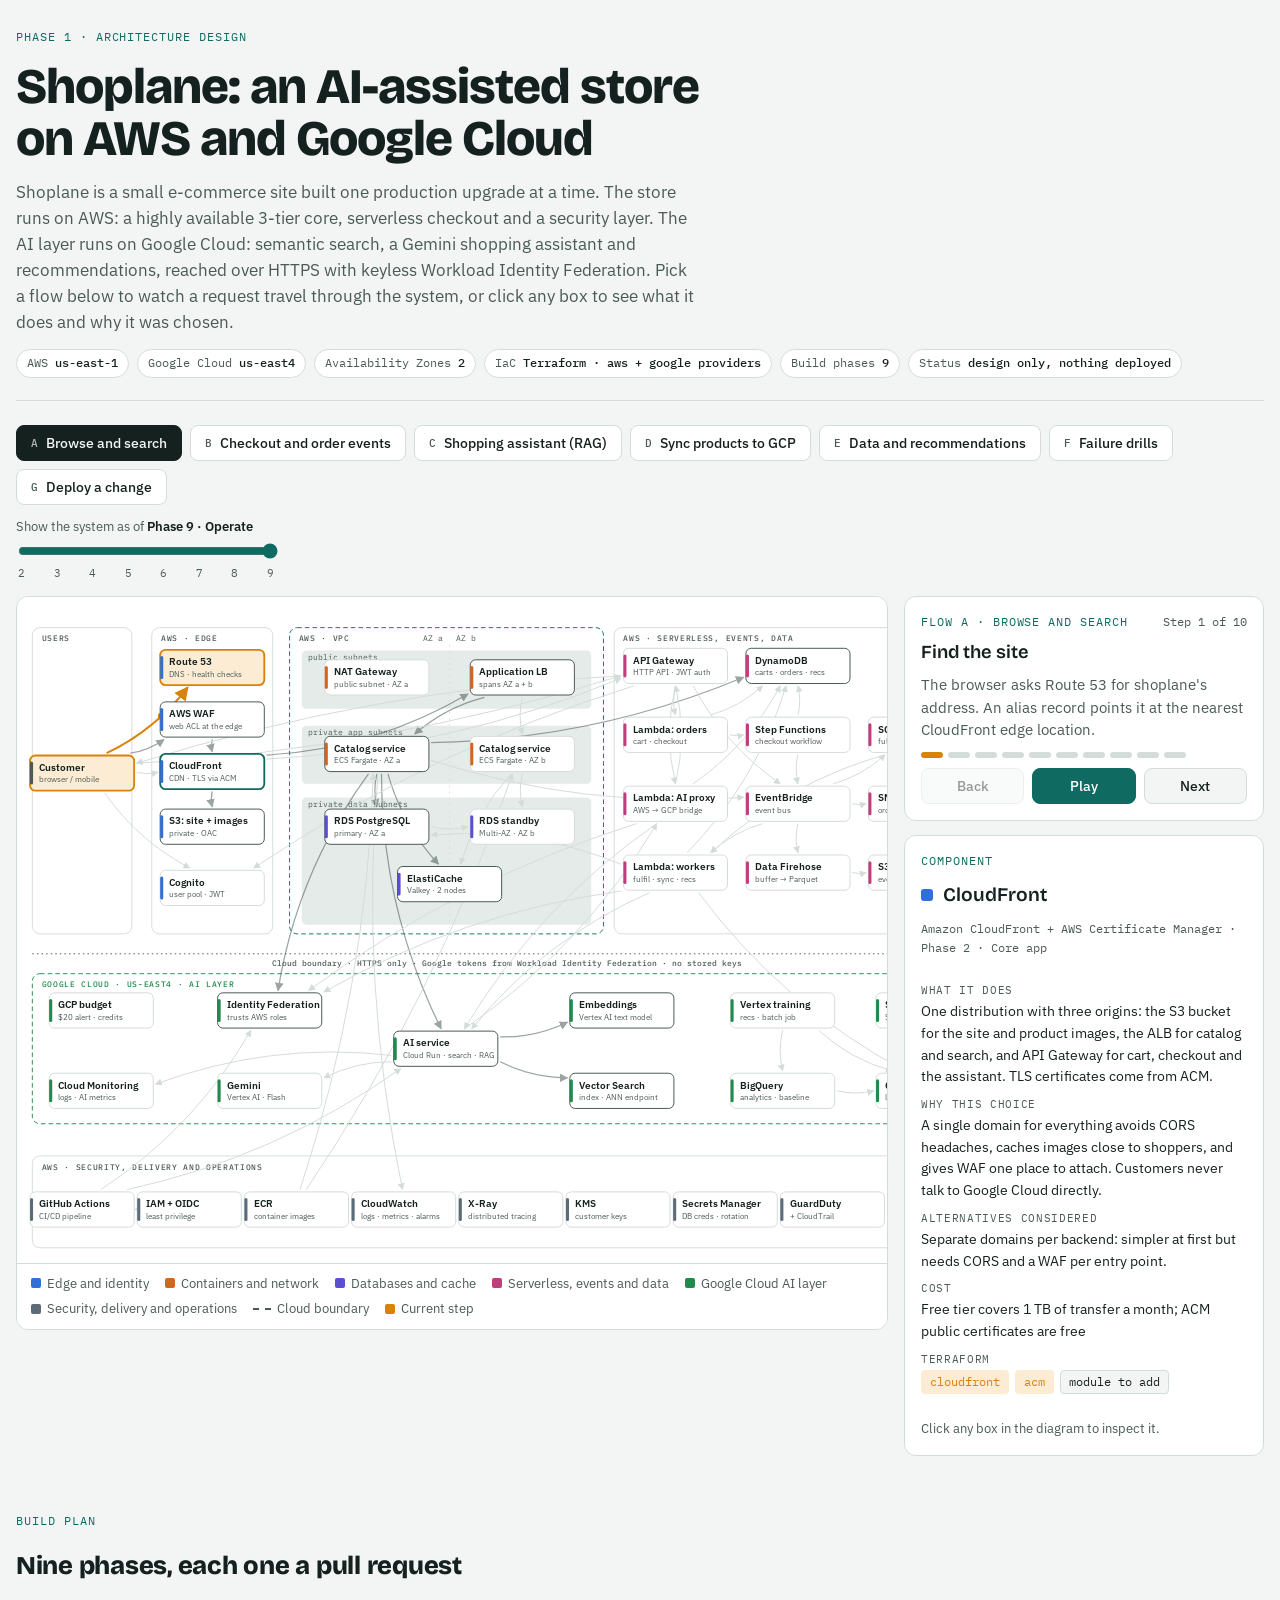
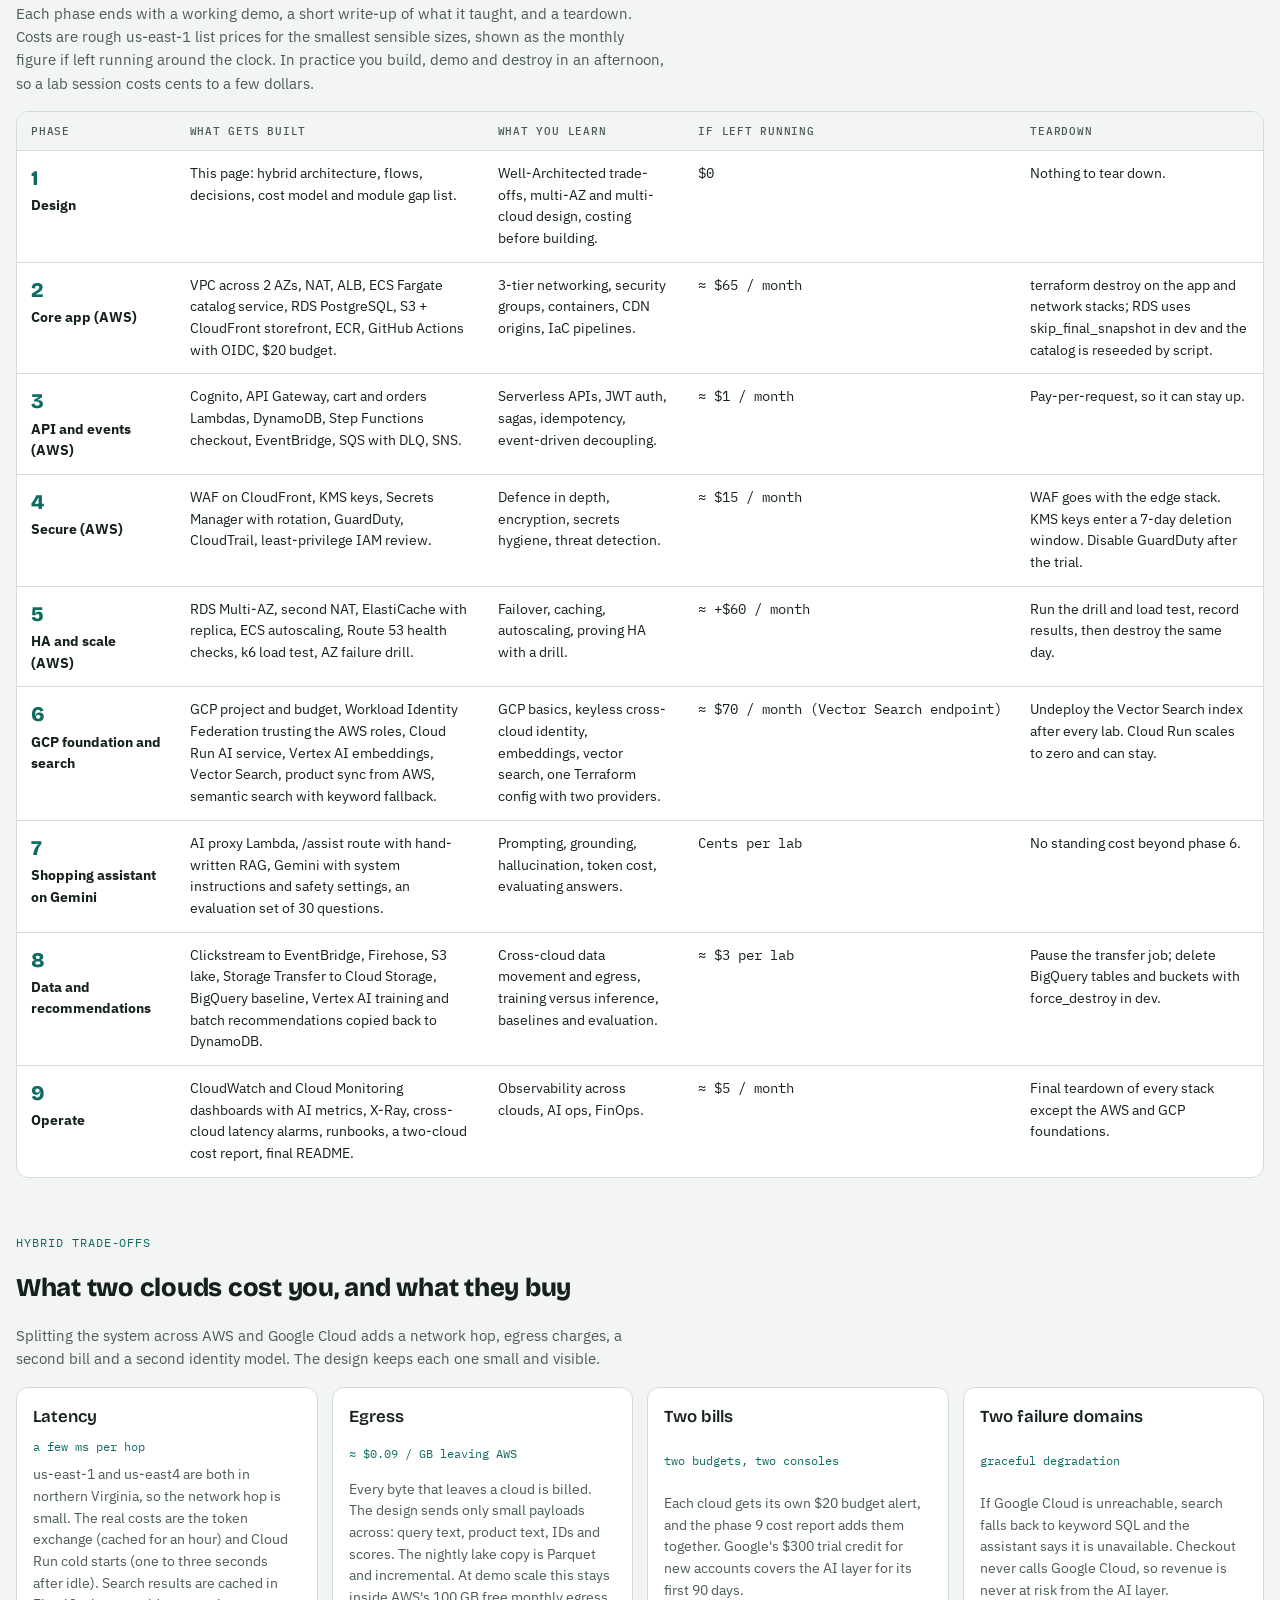
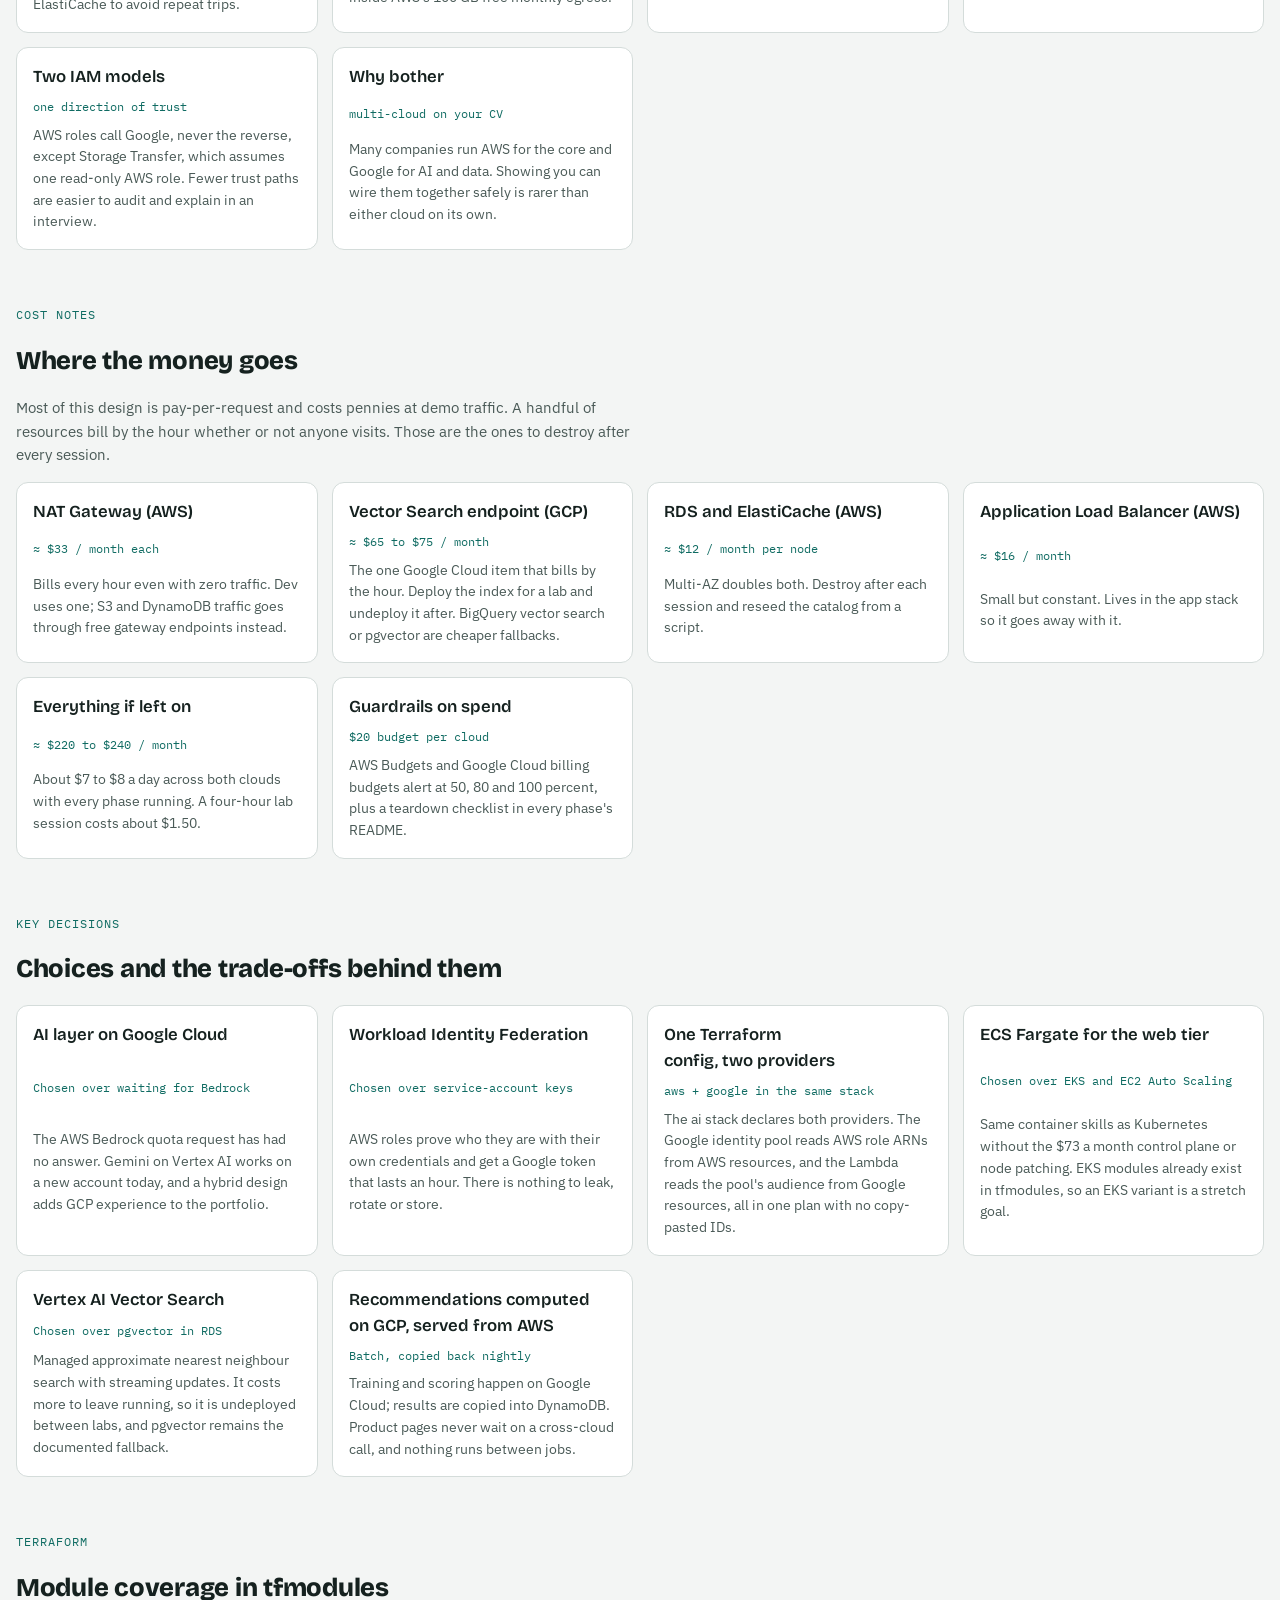
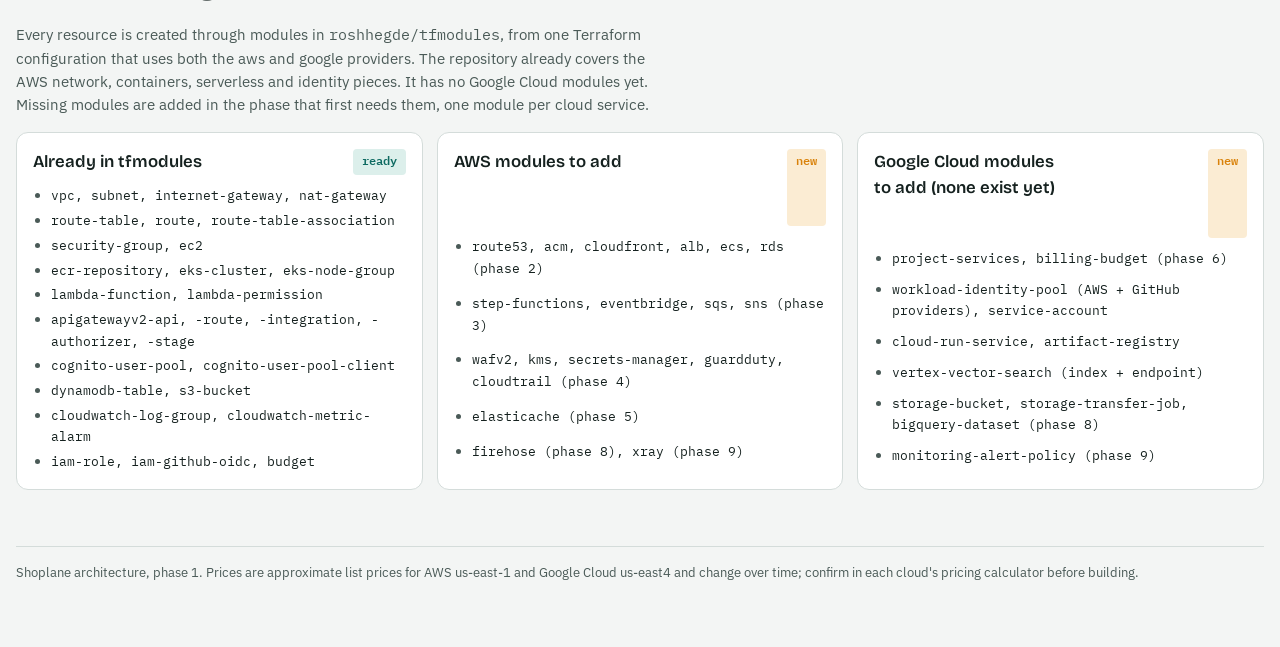
==== docs/index.html @ 39a4cd0c "Add phase 1 design: hybrid AWS + Google Cloud architecture Interactive architecture explorer for Git" ====
<!doctype html>
<html lang="en">
<head>
<meta charset="utf-8">
<meta name="viewport" content="width=device-width, initial-scale=1, viewport-fit=cover">
<style>:root{color-scheme:light;padding-top:env(safe-area-inset-top,0px);padding-bottom:env(safe-area-inset-bottom,0px)}body{margin:0;font:14px system-ui,sans-serif}img{max-width:100%}[hidden]{display:none!important}</style>
<title>Shoplane Architecture</title>
<meta name="claude:viewport-fit-sides" content="cover">
<meta name="description" content="Interactive hybrid architecture for Shoplane: an e-commerce store on AWS with an AI layer on Google Cloud, built phase by phase with Terraform.">
<link rel="preconnect" href="https://fonts.googleapis.com">
<link rel="preconnect" href="https://fonts.gstatic.com" crossorigin>
<link rel="stylesheet" href="https://fonts.googleapis.com/css2?family=Bricolage+Grotesque:opsz,wght@12..96,600;12..96,800&family=IBM+Plex+Sans:wght@400;500;600&family=IBM+Plex+Mono:wght@400;500&display=swap">
<style>
/* Layout: a blueprint bench. Header, then a flow toolbar over a wide diagram with a narration rail beside it; reference sections below. */
:root {
  --paper: #f3f5f4;
  --sheet: #ffffff;
  --ink: #15211f;
  --ink-2: #4a5a57;
  --rule: #d4dcda;
  --grid: #e5ebe9;
  --teal: #0f6b62;
  --teal-soft: #dcefeb;
  --amber: #d9820b;
  --amber-soft: #fbecd3;
  --c-edge: #2f6fd6;
  --c-compute: #d0661f;
  --c-data: #5a4fcf;
  --c-serverless: #c23b7a;
  --c-ai: #1f8a4c;
  --c-ops: #5b6b78;
  --f-display: "Bricolage Grotesque", "Segoe UI", system-ui, sans-serif;
  --f-body: "IBM Plex Sans", "Segoe UI", system-ui, sans-serif;
  --f-mono: "IBM Plex Mono", ui-monospace, "SFMono-Regular", Menlo, monospace;
}
@media (prefers-color-scheme: dark) {
  :root:not([data-theme="light"]) {
    --paper: #0f1514; --sheet: #161e1d; --ink: #e4ecea; --ink-2: #9db0ac; --rule: #2a3735; --grid: #1c2725;
    --teal: #4cc3b4; --teal-soft: #173a36; --amber: #f2a93b; --amber-soft: #3b2c12;
    --c-edge: #6aa1ff; --c-compute: #f08a46; --c-data: #9a90ff; --c-serverless: #f070ad; --c-ai: #4cc77f; --c-ops: #95a6b3;
    color-scheme: dark;
  }
}
:root[data-theme="dark"] {
  --paper: #0f1514; --sheet: #161e1d; --ink: #e4ecea; --ink-2: #9db0ac; --rule: #2a3735; --grid: #1c2725;
  --teal: #4cc3b4; --teal-soft: #173a36; --amber: #f2a93b; --amber-soft: #3b2c12;
  --c-edge: #6aa1ff; --c-compute: #f08a46; --c-data: #9a90ff; --c-serverless: #f070ad; --c-ai: #4cc77f; --c-ops: #95a6b3;
  color-scheme: dark;
}
* { box-sizing: border-box; }
body { background: var(--paper); color: var(--ink); font-family: var(--f-body); font-size: 15px; line-height: 1.55; }
.wrap { max-width: 1440px; margin: 0 auto; padding-left: max(16px, env(safe-area-inset-left, 0px)); padding-right: max(16px, env(safe-area-inset-right, 0px)); padding-block: 28px 64px; }
h1, h2, h3 { font-family: var(--f-display); text-wrap: balance; margin: 0; }
h1 { font-size: clamp(2rem, 4.5vw, 3.1rem); font-weight: 800; letter-spacing: -0.02em; line-height: 1.05; }
h2 { font-size: 1.6rem; font-weight: 800; letter-spacing: -0.01em; }
h3 { font-size: 1.05rem; font-weight: 600; }
p { margin: 0; }
.mono { font-family: var(--f-mono); }
.eyebrow { font-family: var(--f-mono); font-size: 12px; letter-spacing: 0.08em; text-transform: uppercase; color: var(--teal); }

header.top { display: grid; gap: 14px; padding-bottom: 22px; border-bottom: 1px solid var(--rule); }
.lede { max-width: 68ch; color: var(--ink-2); font-size: 1.05rem; }
.chips { display: flex; flex-wrap: wrap; gap: 8px; }
.chip { font-family: var(--f-mono); font-size: 12px; padding: 4px 10px; border: 1px solid var(--rule); border-radius: 999px; background: var(--sheet); color: var(--ink-2); }
.chip b { color: var(--ink); font-weight: 500; }

/* Explorer */
.explorer { margin-top: 24px; display: grid; gap: 14px; }
.toolbar { display: flex; flex-wrap: wrap; gap: 12px 24px; align-items: end; justify-content: space-between; }
.flows { display: flex; flex-wrap: wrap; gap: 8px; }
.flows button { font: 500 14px var(--f-body); padding: 8px 14px; border-radius: 8px; border: 1px solid var(--rule); background: var(--sheet); color: var(--ink); cursor: pointer; display: inline-flex; align-items: center; gap: 8px; }
.flows button .k { font-family: var(--f-mono); font-size: 11px; color: var(--ink-2); }
.flows button[aria-pressed="true"] { background: var(--ink); color: var(--paper); border-color: var(--ink); }
.flows button[aria-pressed="true"] .k { color: var(--paper); opacity: .7; }
.flows button:hover { border-color: var(--teal); }
button:focus-visible, [tabindex]:focus-visible, input:focus-visible { outline: 2px solid var(--amber); outline-offset: 2px; }
.phase-ctl { display: grid; gap: 4px; min-width: 260px; }
.phase-ctl label { font-size: 13px; color: var(--ink-2); }
.phase-ctl label b { color: var(--ink); font-weight: 600; }
.phase-ctl input { width: 100%; accent-color: var(--teal); }
.ticks { display: flex; justify-content: space-between; font-family: var(--f-mono); font-size: 11px; color: var(--ink-2); padding: 0 2px; }

.bench { display: grid; grid-template-columns: minmax(0, 1fr) 360px; gap: 16px; align-items: start; }
.stage { background: var(--sheet); border: 1px solid var(--rule); border-radius: 12px; overflow-x: auto; min-width: 0; }
.stage svg { display: block; width: 100%; min-width: 980px; height: auto; }
.rail { display: grid; gap: 14px; min-width: 0; position: sticky; top: calc(env(safe-area-inset-top, 0px) + 12px); }
.card { background: var(--sheet); border: 1px solid var(--rule); border-radius: 12px; padding: 16px; display: grid; gap: 10px; min-width: 0; }
.step-head { display: flex; justify-content: space-between; align-items: baseline; gap: 8px; }
.step-count { white-space: nowrap; font-family: var(--f-mono); font-size: 12px; color: var(--ink-2); font-variant-numeric: tabular-nums; }
.step-title { font-family: var(--f-display); font-weight: 600; font-size: 1.15rem; line-height: 1.25; }
.step-body { color: var(--ink-2); font-size: 14.5px; }
.controls { display: flex; gap: 8px; }
.controls button { flex: 1; font: 500 14px var(--f-body); padding: 8px 10px; border-radius: 8px; border: 1px solid var(--rule); background: var(--paper); color: var(--ink); cursor: pointer; }
.controls button.primary { background: var(--teal); color: var(--sheet); border-color: var(--teal); }
.controls button:disabled { opacity: .45; cursor: default; }
.dots { display: flex; flex-wrap: wrap; gap: 5px; }
.dots button { width: 22px; height: 6px; border-radius: 3px; border: 0; padding: 0; background: var(--rule); cursor: pointer; }
.dots button.on { background: var(--amber); }
.dots button.done { background: var(--teal); }

.comp-title { display: flex; align-items: center; gap: 10px; }
.swatch { width: 12px; height: 12px; border-radius: 3px; flex: none; }
.comp-title h3 { font-size: 1.2rem; }
.comp-svc { font-family: var(--f-mono); font-size: 12px; color: var(--ink-2); }
.kv { display: grid; gap: 8px; }
.kv div { display: grid; gap: 2px; }
.kv dt { font-family: var(--f-mono); font-size: 11px; letter-spacing: .06em; text-transform: uppercase; color: var(--ink-2); }
.kv dd { margin: 0; font-size: 14px; }
.tags { display: flex; flex-wrap: wrap; gap: 6px; }
.tag { font-family: var(--f-mono); font-size: 11.5px; padding: 2px 8px; border-radius: 4px; background: var(--paper); border: 1px solid var(--rule); }
.tag.have { background: var(--teal-soft); border-color: transparent; color: var(--teal); }
.tag.gap { background: var(--amber-soft); border-color: transparent; color: var(--amber); }
.hint { font-size: 13px; color: var(--ink-2); }

/* SVG */
.zone rect { fill: none; stroke: var(--rule); stroke-width: 1.2; }
.zone.vpc rect { stroke: var(--teal); stroke-dasharray: 6 4; }
.zone text { font: 500 11px var(--f-mono); letter-spacing: .08em; fill: var(--ink-2); text-transform: uppercase; }
.az line { stroke: var(--rule); stroke-dasharray: 3 5; }
.zone.gcp rect { stroke: var(--c-ai); stroke-dasharray: 6 4; }
.zone.gcp text { fill: var(--c-ai); }
.boundary line { stroke: var(--ink-2); stroke-width: 1.2; stroke-dasharray: 2 4; }
.boundary text { font: 500 11px var(--f-mono); fill: var(--ink-2); }
.az text, .subnet text { font: 400 10.5px var(--f-mono); fill: var(--ink-2); }
.subnet rect { fill: var(--grid); stroke: none; }
.edge { fill: none; stroke: var(--rule); stroke-width: 1.3; transition: stroke .2s, opacity .2s; }
.edge.inflow { stroke: var(--ink-2); stroke-width: 1.6; opacity: .55; }
.edge.active { stroke: var(--amber); stroke-width: 2.6; opacity: 1; }
.edge.dim { opacity: .12; }
.node { cursor: pointer; transition: opacity .2s; }
.node rect.box { fill: var(--sheet); stroke: var(--rule); stroke-width: 1.3; }
.node.later rect.box { stroke-dasharray: 5 4; }
.node .lbl { font: 600 12.5px var(--f-body); fill: var(--ink); }
.node .sub { font: 400 10.5px var(--f-body); fill: var(--ink-2); }
.node.inflow rect.box { stroke: var(--ink-2); }
.node.active rect.box { stroke: var(--amber); stroke-width: 2.4; fill: var(--amber-soft); }
.node.selected rect.box { stroke: var(--teal); stroke-width: 2.4; }
.node.dim { opacity: .2; }
.node:hover rect.box { stroke: var(--teal); }
.pulse { fill: var(--amber); }
.legend { display: flex; flex-wrap: wrap; gap: 6px 16px; font-size: 12.5px; color: var(--ink-2); padding: 10px 14px; border-top: 1px solid var(--rule); }
.legend span { display: inline-flex; align-items: center; gap: 6px; }
.legend i { width: 10px; height: 10px; border-radius: 2px; display: inline-block; }
.legend .dash { width: 18px; height: 0; border-top: 2px dashed var(--ink-2); border-radius: 0; }

/* Reference sections */
section.ref { margin-top: 56px; display: grid; gap: 16px; }
section.ref > p { max-width: 72ch; color: var(--ink-2); }
.table-wrap { overflow-x: auto; border: 1px solid var(--rule); border-radius: 12px; background: var(--sheet); }
table { border-collapse: collapse; width: 100%; min-width: 860px; font-size: 14px; }
th, td { text-align: left; vertical-align: top; padding: 12px 14px; border-bottom: 1px solid var(--rule); }
th { font: 500 11px var(--f-mono); letter-spacing: .07em; text-transform: uppercase; color: var(--ink-2); background: var(--paper); }
tr:last-child td { border-bottom: 0; }
td.num { font-family: var(--f-mono); font-variant-numeric: tabular-nums; white-space: nowrap; }
td .ph { font-family: var(--f-display); font-weight: 800; font-size: 1.3rem; color: var(--teal); }
td.wait { color: var(--amber); }
.grid2 { display: grid; grid-template-columns: repeat(auto-fit, minmax(300px, 1fr)); gap: 14px; }
.decision { background: var(--sheet); border: 1px solid var(--rule); border-radius: 12px; padding: 16px; display: grid; gap: 8px; }
.decision .pick { font-family: var(--f-mono); font-size: 12px; color: var(--teal); }
.decision p { font-size: 14px; color: var(--ink-2); }
.modlist { display: grid; grid-template-columns: repeat(auto-fit, minmax(300px, 1fr)); gap: 14px; }
.modlist .card h3 { display: flex; justify-content: space-between; gap: 8px; }
.modlist ul { margin: 0; padding-left: 18px; font-size: 14px; color: var(--ink-2); display: grid; gap: 3px; }
.modlist code { font-family: var(--f-mono); font-size: 12.5px; color: var(--ink); }
footer { margin-top: 56px; padding-top: 16px; border-top: 1px solid var(--rule); font-size: 13px; color: var(--ink-2); }

@media (max-width: 1100px) {
  .bench { grid-template-columns: 1fr; }
  .rail { position: static; grid-template-columns: repeat(auto-fit, minmax(300px, 1fr)); }
}
@media (prefers-reduced-motion: reduce) { * { transition: none !important; } }
</style>
</head>
<body>

<div class="wrap">
  <header class="top">
    <span class="eyebrow">Phase 1 · Architecture design</span>
    <h1>Shoplane: an AI-assisted store on AWS and Google Cloud</h1>
    <p class="lede">Shoplane is a small e-commerce site built one production upgrade at a time. The store runs on AWS: a highly available 3-tier core, serverless checkout and a security layer. The AI layer runs on Google Cloud: semantic search, a Gemini shopping assistant and recommendations, reached over HTTPS with keyless Workload Identity Federation. Pick a flow below to watch a request travel through the system, or click any box to see what it does and why it was chosen.</p>
    <div class="chips">
      <span class="chip">AWS <b>us-east-1</b></span><span class="chip">Google Cloud <b>us-east4</b></span>
      <span class="chip">Availability Zones <b>2</b></span>
      <span class="chip">IaC <b>Terraform · aws + google providers</b></span>
      <span class="chip">Build phases <b>9</b></span>
      <span class="chip">Status <b>design only, nothing deployed</b></span>
    </div>
  </header>

  <div class="explorer">
    <div class="toolbar">
      <div class="flows" id="flows" role="group" aria-label="Request flows"></div>
      <div class="phase-ctl">
        <label for="phase">Show the system as of <b id="phaseName">Phase 9 · Operate</b></label>
        <input type="range" id="phase" min="2" max="9" step="1" value="9">
        <div class="ticks"><span>2</span><span>3</span><span>4</span><span>5</span><span>6</span><span>7</span><span>8</span><span>9</span></div>
      </div>
    </div>

    <div class="bench">
      <div class="stage">
        <svg id="diagram" viewBox="0 0 1280 870" role="img" aria-label="Shoplane architecture diagram"></svg>
        <div class="legend" id="legend"></div>
      </div>
      <aside class="rail">
        <div class="card" aria-live="polite">
          <div class="step-head"><span class="eyebrow" id="flowName">Flow</span><span class="step-count" id="stepCount"></span></div>
          <div class="step-title" id="stepTitle"></div>
          <p class="step-body" id="stepBody"></p>
          <div class="dots" id="dots"></div>
          <div class="controls">
            <button type="button" id="prev">Back</button>
            <button type="button" id="play" class="primary">Play</button>
            <button type="button" id="next">Next</button>
          </div>
        </div>
        <div class="card" id="comp"></div>
      </aside>
    </div>
  </div>

  <section class="ref" id="roadmap">
    <span class="eyebrow">Build plan</span>
    <h2>Nine phases, each one a pull request</h2>
    <p>Each phase ends with a working demo, a short write-up of what it taught, and a teardown. Costs are rough us-east-1 list prices for the smallest sensible sizes, shown as the monthly figure if left running around the clock. In practice you build, demo and destroy in an afternoon, so a lab session costs cents to a few dollars.</p>
    <div class="table-wrap"><table id="phaseTable">
      <thead><tr><th>Phase</th><th>What gets built</th><th>What you learn</th><th>If left running</th><th>Teardown</th></tr></thead>
      <tbody></tbody>
    </table></div>
  </section>

  <section class="ref" id="tradeoffs">
    <span class="eyebrow">Hybrid trade-offs</span>
    <h2>What two clouds cost you, and what they buy</h2>
    <p>Splitting the system across AWS and Google Cloud adds a network hop, egress charges, a second bill and a second identity model. The design keeps each one small and visible.</p>
    <div class="grid2" id="tradeCards"></div>
  </section>

  <section class="ref" id="costs">
    <span class="eyebrow">Cost notes</span>
    <h2>Where the money goes</h2>
    <p>Most of this design is pay-per-request and costs pennies at demo traffic. A handful of resources bill by the hour whether or not anyone visits. Those are the ones to destroy after every session.</p>
    <div class="grid2" id="costCards"></div>
  </section>

  <section class="ref" id="decisions">
    <span class="eyebrow">Key decisions</span>
    <h2>Choices and the trade-offs behind them</h2>
    <div class="grid2" id="decisionCards"></div>
  </section>

  <section class="ref" id="modules">
    <span class="eyebrow">Terraform</span>
    <h2>Module coverage in tfmodules</h2>
    <p>Every resource is created through modules in <span class="mono">roshhegde/tfmodules</span>, from one Terraform configuration that uses both the aws and google providers. The repository already covers the AWS network, containers, serverless and identity pieces. It has no Google Cloud modules yet. Missing modules are added in the phase that first needs them, one module per cloud service.</p>
    <div class="modlist" id="modCards"></div>
  </section>

  <footer>Shoplane architecture, phase 1. Prices are approximate list prices for AWS us-east-1 and Google Cloud us-east4 and change over time; confirm in each cloud's pricing calculator before building.</footer>
</div>

<script>
const CAT = {
  edge: { name: "Edge and identity", v: "--c-edge" },
  compute: { name: "Containers and network", v: "--c-compute" },
  data: { name: "Databases and cache", v: "--c-data" },
  serverless: { name: "Serverless, events and data", v: "--c-serverless" },
  gcp: { name: "Google Cloud AI layer", v: "--c-ai" },
  ops: { name: "Security, delivery and operations", v: "--c-ops" },
  client: { name: "People", v: "--ink-2" }
};
const PHASES = {
  2: "Core app", 3: "API and events", 4: "Secure", 5: "HA and scale",
  6: "GCP foundation and search", 7: "Shopping assistant on Gemini", 8: "Data and recommendations", 9: "Operate"
};

const N = [
  { id: "user", x: 85, y: 230, cat: "client", phase: 2, label: "Customer", sub: "browser / mobile",
    svc: "Not a cloud service",
    what: "A shopper browsing the catalog, searching, chatting with the assistant and checking out.",
    why: "Every flow starts here. Thinking from the customer's side keeps the design honest about latency and failure: they only see the page load or not.",
    mod: null, cost: "None" },

  { id: "r53", x: 255, y: 92, cat: "edge", phase: 2, label: "Route 53", sub: "DNS · health checks",
    svc: "Amazon Route 53",
    what: "Hosts the shoplane domain and answers DNS queries with an alias record that points to CloudFront. In phase 5 it gains health checks for failover.",
    why: "Alias records to CloudFront are free to query and resolve at the apex domain, which a plain CNAME can't do.",
    alt: "Registrar DNS: fewer moving parts, but no health checks or alias records.",
    mod: { s: "gap", n: "route53" }, cost: "$0.50 per hosted zone per month, $0.50 per health check" },

  { id: "waf", x: 255, y: 160, cat: "edge", phase: 4, label: "AWS WAF", sub: "web ACL at the edge",
    svc: "AWS WAF v2",
    what: "Inspects every request at the edge: AWS managed rules for common exploits and SQL injection, a per-IP rate limit, and a stricter limit and body-size cap on the AI assistant endpoint.",
    why: "Attached to CloudFront it blocks bad traffic before it reaches the ALB, API Gateway or a paid Gemini call. The AI endpoint gets its own rules because each request costs real money.",
    alt: "Shield Advanced for DDoS cost protection; too expensive ($3,000 a month) for a portfolio project. Shield Standard is on by default and free.",
    mod: { s: "gap", n: "wafv2" }, cost: "About $5 per web ACL plus $1 per rule per month, and $0.60 per million requests" },

  { id: "cf", x: 255, y: 228, cat: "edge", phase: 2, label: "CloudFront", sub: "CDN · TLS via ACM",
    svc: "Amazon CloudFront + AWS Certificate Manager",
    what: "One distribution with three origins: the S3 bucket for the site and product images, the ALB for catalog and search, and API Gateway for cart, checkout and the assistant. TLS certificates come from ACM.",
    why: "A single domain for everything avoids CORS headaches, caches images close to shoppers, and gives WAF one place to attach. Customers never talk to Google Cloud directly.",
    alt: "Separate domains per backend: simpler at first but needs CORS and a WAF per entry point.",
    mod: { s: "gap", n: "cloudfront, acm" }, cost: "Free tier covers 1 TB of transfer a month; ACM public certificates are free" },

  { id: "s3web", x: 255, y: 300, cat: "edge", phase: 2, label: "S3: site + images", sub: "private · OAC",
    svc: "Amazon S3",
    what: "Holds the built single-page storefront and product images. The bucket stays private and only CloudFront can read it, through Origin Access Control.",
    why: "Static files don't need servers. Serving them from S3 behind CloudFront is cheap and scales without any work.",
    mod: { s: "have", n: "s3-bucket" }, cost: "Cents per month at this size" },

  { id: "cognito", x: 255, y: 380, cat: "edge", phase: 3, label: "Cognito", sub: "user pool · JWT",
    svc: "Amazon Cognito",
    what: "Customer sign-up and sign-in. Issues JWTs that API Gateway checks before cart, checkout or assistant calls reach Lambda.",
    why: "Managed auth with no password storage to secure yourself, and the JWT authorizer on API Gateway needs no custom code. Same pattern as the job tracker project.",
    mod: { s: "have", n: "cognito-user-pool, cognito-user-pool-client" }, cost: "Free up to 10,000 monthly active users on the Lite tier" },

  { id: "nat", x: 470, y: 105, cat: "compute", phase: 2, label: "NAT Gateway", sub: "public subnet · AZ a",
    svc: "Amazon VPC NAT Gateway",
    what: "Lets tasks in private subnets reach the internet for outbound calls, including the HTTPS calls to Google Cloud, without being reachable from it. Gateway endpoints carry S3 and DynamoDB traffic for free instead.",
    why: "Private subnets with no inbound route are the baseline for a 3-tier design. One NAT in dev saves about $33 a month; phase 5 adds a second so losing AZ a doesn't cut off AZ b.",
    alt: "Interface VPC endpoints for ECR, Secrets Manager and CloudWatch: about $7 per endpoint per AZ, so a NAT is cheaper until you need several.",
    mod: { s: "have", n: "vpc, subnet, nat-gateway, route-table, route" }, cost: "About $33 a month plus $0.045 per GB. The single most expensive idle item on AWS." },

  { id: "alb", x: 660, y: 105, cat: "compute", phase: 2, label: "Application LB", sub: "spans AZ a + b",
    svc: "Elastic Load Balancing (ALB)",
    what: "Receives catalog and search traffic from CloudFront and spreads it across healthy Fargate tasks in both AZs. Health checks pull failing tasks out of rotation.",
    why: "The ALB is what makes the web tier highly available: it lives in two AZs and only sends traffic to tasks that pass health checks. A security group lets in only CloudFront's managed prefix list.",
    alt: "API Gateway in front of everything: works, but ALB to containers is the classic 3-tier pattern recruiters expect to see.",
    mod: { s: "gap", n: "alb" }, cost: "About $16 a month plus load balancer capacity units" },

  { id: "ecsA", x: 470, y: 205, cat: "compute", phase: 2, label: "Catalog service", sub: "ECS Fargate · AZ a",
    svc: "Amazon ECS on AWS Fargate (image in ECR)",
    what: "A small containerised API (Python FastAPI) for product listing, product pages and search. For a search it asks the AI service on Google Cloud for matching product IDs, then loads those products from Postgres.",
    why: "Containers on Fargate mean no servers to patch and per-second billing. Two tasks in two AZs is the minimum for HA. If Google Cloud is slow or down, search falls back to a plain SQL keyword search, so the store keeps working.",
    alt: "EC2 Auto Scaling group: the textbook SAA answer, more to manage. EKS: in demand, but the control plane alone adds about $73 a month.",
    mod: { s: "gap", n: "ecs (cluster, service, task definition)" }, cost: "About $7 a month per 0.25 vCPU / 0.5 GB ARM task" },

  { id: "ecsB", x: 660, y: 205, cat: "compute", phase: 2, label: "Catalog service", sub: "ECS Fargate · AZ b",
    svc: "Amazon ECS on AWS Fargate",
    what: "The second copy of the catalog service, in the other Availability Zone. ECS keeps the desired count running and replaces tasks that fail.",
    why: "If AZ a has a bad day, this task keeps serving while ECS starts a replacement. Phase 5 adds target-tracking autoscaling on CPU and request count.",
    mod: { s: "gap", n: "ecs" }, cost: "About $7 a month per task" },

  { id: "rdsP", x: 470, y: 300, cat: "data", phase: 2, label: "RDS PostgreSQL", sub: "primary · AZ a",
    svc: "Amazon RDS for PostgreSQL",
    what: "Source of truth for products, prices, inventory and FAQ articles. Every product change is also published as an event so the AI layer on Google Cloud can re-embed it.",
    why: "Relational data with real constraints. The vectors now live in Vertex AI Vector Search, so Postgres stays a plain transactional database and also serves the keyword-search fallback.",
    alt: "Aurora Serverless v2: faster failover, higher minimum cost. pgvector in this database: cheaper than Vector Search, kept as the fallback option if GCP costs run high.",
    mod: { s: "gap", n: "rds (instance, subnet group, parameter group)" }, cost: "About $12 a month for db.t4g.micro single-AZ, plus about $2.30 for 20 GB" },

  { id: "rdsS", x: 660, y: 300, cat: "data", phase: 5, label: "RDS standby", sub: "Multi-AZ · AZ b",
    svc: "Amazon RDS Multi-AZ",
    what: "A synchronous standby copy of the database in AZ b. If the primary fails, RDS flips the DNS name to the standby, usually within one to two minutes.",
    why: "This is the data-tier half of high availability. It is not a read replica: it serves no traffic until a failover.",
    alt: "Read replicas for scaling reads; a later option once the cache isn't enough.",
    mod: { s: "gap", n: "rds (multi_az = true)" }, cost: "Doubles the instance cost, about +$12 a month" },

  { id: "cache", x: 565, y: 375, cat: "data", phase: 5, label: "ElastiCache", sub: "Valkey · 2 nodes",
    svc: "Amazon ElastiCache (Valkey)",
    what: "Caches product pages, category listings and recent search results, so most reads never touch Postgres or cross to Google Cloud.",
    why: "Product data is read far more than it is written. Caching search results also cuts cross-cloud calls, which saves latency and egress.",
    alt: "CloudFront caching of API responses: helps for anonymous pages, less so for personalised ones.",
    mod: { s: "gap", n: "elasticache" }, cost: "About $12 a month per cache.t4g.micro node" },

  { id: "apigw", x: 860, y: 90, cat: "serverless", phase: 3, label: "API Gateway", sub: "HTTP API · JWT auth",
    svc: "Amazon API Gateway (HTTP API)",
    what: "Front door for cart, checkout, the assistant and clickstream events. Validates Cognito JWTs, throttles, and routes each path to a Lambda function or straight to EventBridge.",
    why: "Spiky, transactional endpoints fit pay-per-request serverless. The job tracker already uses these modules, so this phase reuses proven code.",
    mod: { s: "have", n: "apigatewayv2-api, -route, -integration, -authorizer, -stage" }, cost: "$1 per million requests" },

  { id: "lOrders", x: 860, y: 180, cat: "serverless", phase: 3, label: "Lambda: orders", sub: "cart · checkout",
    svc: "AWS Lambda",
    what: "Adds and removes cart items, then starts the checkout workflow when the customer places an order.",
    why: "Short, stateless handlers that only run when someone shops. Idempotency keys stop a double-click from creating two orders.",
    mod: { s: "have", n: "lambda-function, lambda-permission" }, cost: "Free tier covers 1 million requests a month" },

  { id: "lAssist", x: 860, y: 270, cat: "serverless", phase: 7, label: "Lambda: AI proxy", sub: "AWS → GCP bridge",
    svc: "AWS Lambda",
    what: "Receives assistant requests after API Gateway has checked the customer's JWT, adds the recent chat history from DynamoDB, then calls the AI service on Cloud Run with a short-lived Google token.",
    why: "Customer auth, rate limits and chat history stay on AWS where the customer account lives. Google Cloud only ever sees a signed call from one AWS role, never a customer token.",
    learn: "How one cloud calls another without secrets: AWS credentials are exchanged for a Google token through Workload Identity Federation.",
    mod: { s: "have", n: "lambda-function" }, cost: "Pennies; the Gemini call is the real cost" },

  { id: "lWorkers", x: 860, y: 360, cat: "serverless", phase: 3, label: "Lambda: workers", sub: "fulfil · sync · recs",
    svc: "AWS Lambda",
    what: "Background jobs: process fulfilment messages from SQS, push changed products to Google Cloud for re-embedding (phase 6), and load the nightly recommendations from Cloud Storage into DynamoDB (phase 8).",
    why: "Work the customer shouldn't wait for happens asynchronously, with retries and a dead-letter queue. All cross-cloud calls start from AWS, so identity only has to be trusted in one direction.",
    mod: { s: "have", n: "lambda-function" }, cost: "Pennies" },

  { id: "ddb", x: 1020, y: 90, cat: "serverless", phase: 3, label: "DynamoDB", sub: "carts · orders · recs",
    svc: "Amazon DynamoDB",
    what: "On-demand tables: carts and chat sessions (with TTL so abandoned ones expire), orders keyed by customer, and the recommendations copied back from Google Cloud each night.",
    why: "Key-value access at any scale and it costs nothing when idle. Serving recommendations from here means product pages never wait on a cross-cloud call.",
    mod: { s: "have", n: "dynamodb-table" }, cost: "Cents at demo traffic" },

  { id: "sfn", x: 1020, y: 180, cat: "serverless", phase: 3, label: "Step Functions", sub: "checkout workflow",
    svc: "AWS Step Functions",
    what: "Orchestrates checkout: validate the cart, reserve stock, take a mock payment, confirm the order, and roll back the reservation if payment fails.",
    why: "A saga with compensating steps is easier to reason about as a visible state machine than as nested Lambda calls, and every execution is auditable.",
    mod: { s: "gap", n: "step-functions" }, cost: "4,000 state transitions a month free" },

  { id: "eb", x: 1020, y: 270, cat: "serverless", phase: 3, label: "EventBridge", sub: "event bus",
    svc: "Amazon EventBridge",
    what: "Carries OrderPlaced, ProductUpdated and clickstream events. Rules fan each event out to the queue, the notification topic, the product-sync worker and the data lake.",
    why: "Producers don't need to know who listens. Adding the Google Cloud sync in phase 6 is a new rule, not a code change.",
    mod: { s: "gap", n: "eventbridge" }, cost: "$1 per million events" },

  { id: "sqs", x: 1180, y: 180, cat: "serverless", phase: 3, label: "SQS", sub: "fulfilment + DLQ",
    svc: "Amazon SQS",
    what: "Buffers fulfilment work. Messages that fail three times land in a dead-letter queue with an alarm on it.",
    why: "Decouples order placement from fulfilment so a slow downstream never blocks checkout.",
    mod: { s: "gap", n: "sqs" }, cost: "First million requests a month free" },

  { id: "sns", x: 1180, y: 270, cat: "serverless", phase: 3, label: "SNS", sub: "order emails",
    svc: "Amazon SNS",
    what: "Sends the order confirmation email to the customer and an alert to the store owner.",
    why: "Simple fan-out notifications with no servers. Can be swapped for SES later for branded email.",
    mod: { s: "gap", n: "sns" }, cost: "Pennies" },

  { id: "firehose", x: 1020, y: 360, cat: "serverless", phase: 8, label: "Data Firehose", sub: "buffer → Parquet",
    svc: "Amazon Data Firehose",
    what: "Buffers clickstream and order events from EventBridge, converts them to Parquet and writes date-partitioned files to the S3 data lake.",
    why: "Managed streaming ingestion with no consumers to write or scale. Parquet keeps the files small, which matters because they are copied to Google Cloud.",
    mod: { s: "gap", n: "firehose" }, cost: "About $0.03 per GB ingested" },

  { id: "s3lake", x: 1180, y: 360, cat: "serverless", phase: 8, label: "S3 data lake", sub: "events · Parquet",
    svc: "Amazon S3",
    what: "The raw history of clicks and orders, kept on AWS as the system of record. Google Cloud reads a daily copy for training.",
    why: "Keeping the raw data on AWS means the AI layer can be rebuilt or swapped without losing history.",
    mod: { s: "have", n: "s3-bucket" }, cost: "About $0.023 per GB-month" },

  /* ---------- Google Cloud ---------- */
  { id: "wif", x: 330, y: 540, cat: "gcp", phase: 6, label: "Identity Federation", sub: "trusts AWS roles",
    svc: "Google Cloud IAM Workload Identity Federation",
    what: "A workload identity pool with an AWS provider for your account. It accepts a signed AWS GetCallerIdentity request from the Lambda or ECS role and returns a short-lived Google token for one service account (run.invoker and aiplatform.user only). A second provider trusts GitHub Actions for deploys.",
    why: "No Google service-account key is ever created, stored or rotated. An attribute condition only admits the exact AWS role ARNs you list, so nothing else in the AWS account can call Google Cloud.",
    alt: "A service-account JSON key in Secrets Manager: works, but it is a long-lived secret that can leak. Google recommends against it.",
    learn: "Cross-cloud identity: token exchange, audiences, attribute conditions and service-account impersonation.",
    mod: { s: "gap", n: "gcp: workload-identity-pool, service-account" }, cost: "Free" },

  { id: "run", x: 560, y: 590, cat: "gcp", phase: 6, label: "AI service", sub: "Cloud Run · search · RAG",
    svc: "Google Cloud Run (us-east4)",
    what: "One small Python container with three routes: /search turns a query into product IDs, /assist runs the RAG loop with Gemini, and /index embeds changed products. It only accepts calls carrying a valid Google token from the federated service account.",
    why: "Scales to zero, so it costs nothing between demos, and runs in us-east4 (northern Virginia), a few milliseconds from us-east-1. Hand-written RAG in about a hundred lines shows every step.",
    alt: "Vertex AI Agent Builder: less code, but hides the steps you want to learn. Cloud Functions: fine, but Cloud Run teaches containers on GCP.",
    learn: "Embeddings, top-k retrieval, context windows, prompt templates, grounding and citations.",
    mod: { s: "gap", n: "gcp: cloud-run-service" }, cost: "Free tier covers 2 million requests a month; scales to zero" },

  { id: "embed", x: 790, y: 540, cat: "gcp", phase: 6, label: "Embeddings", sub: "Vertex AI text model",
    svc: "Vertex AI Text Embeddings",
    what: "Turns product text, FAQ chunks and search queries into vectors. The same model must embed both the catalog and the queries, or the comparison means nothing.",
    why: "A managed embedding API with no endpoint to run: you pay per character embedded. Re-embedding the whole demo catalog costs cents.",
    learn: "What an embedding is, vector dimensions, cosine similarity, why query and document models must match.",
    mod: { s: "gap", n: "gcp: project-services (API enablement)" }, cost: "Fractions of a cent per thousand characters" },

  { id: "vsearch", x: 790, y: 645, cat: "gcp", phase: 6, label: "Vector Search", sub: "index · ANN endpoint",
    svc: "Vertex AI Vector Search",
    what: "Stores one vector per product and FAQ chunk with filter tags (category, in stock, price band), and returns the nearest neighbours in milliseconds. Streaming updates let a changed product appear in search within seconds.",
    why: "Approximate nearest neighbour search at Google scale, and a skill that transfers to any vector database. Only IDs and scores come back to AWS, so egress stays tiny.",
    alt: "BigQuery VECTOR_SEARCH: pay per query, no endpoint, slower. pgvector on RDS: cheapest, but you'd learn less GCP.",
    learn: "Approximate nearest neighbour indexes, recall versus speed, metadata filtering.",
    mod: { s: "gap", n: "gcp: vertex-vector-search (index, endpoint)" }, cost: "The deployed endpoint bills by the hour, roughly $65 to $75 a month on the smallest machine. Undeploy it after every lab." },

  { id: "gemini", x: 330, y: 645, cat: "gcp", phase: 7, label: "Gemini", sub: "Vertex AI · Flash",
    svc: "Gemini (Flash model) on Vertex AI",
    what: "Writes the assistant's answer from the retrieved products and FAQ chunks. A system instruction limits it to Shoplane topics and tells it to say \"I don't know\" when the context has no answer; safety settings block harmful content.",
    why: "Available on a new Google Cloud account without a quota request, and the Flash tier is cheap enough for demos. Replaces the Bedrock plan, which was stuck waiting on AWS.",
    alt: "Model Armor in front of Gemini to screen prompt injection: a good phase 9 addition.",
    learn: "Tokens and pricing, temperature, system instructions, grounding, hallucination, evaluating answers.",
    mod: { s: "gap", n: "gcp: project-services, IAM binding" }, cost: "Per token; a demo session costs cents" },

  { id: "gmon", x: 110, y: 645, cat: "gcp", phase: 9, label: "Cloud Monitoring", sub: "logs · AI metrics",
    svc: "Google Cloud Logging + Monitoring",
    what: "Request logs, latency, Gemini tokens in and out, cost per answer and retrieval hit rate for the AI service, with alerts.",
    why: "AI features need their own metrics because their cost scales with usage. Phase 9 links these with the CloudWatch dashboards so one request can be followed across both clouds.",
    learn: "AI ops: latency, token spend and answer quality over time.",
    mod: { s: "gap", n: "gcp: monitoring-alert-policy" }, cost: "Free allotment covers this scale" },

  { id: "gbudget", x: 110, y: 540, cat: "gcp", phase: 6, label: "GCP budget", sub: "$20 alert · credits",
    svc: "Google Cloud Billing budgets",
    what: "Emails you at 50, 80 and 100 percent of a $20 monthly budget on the Google Cloud side.",
    why: "Two clouds means two bills. Each needs its own guardrail. New accounts also get $300 of trial credit for 90 days, which covers the whole AI layer while you learn.",
    mod: { s: "gap", n: "gcp: billing-budget" }, cost: "Free" },

  { id: "sts", x: 1190, y: 540, cat: "gcp", phase: 8, label: "Storage Transfer", sub: "S3 → GCS · keyless",
    svc: "Google Storage Transfer Service",
    what: "Copies new Parquet files from the S3 data lake to Cloud Storage every night. It signs in to AWS by assuming an IAM role that trusts Google's service agent, so there are no AWS access keys either.",
    why: "A managed, scheduled copy with retries. Keyless in this direction too, which completes the \"no stored keys\" story.",
    learn: "Moving data between clouds, and what it costs: AWS bills egress per GB that leaves.",
    mod: { s: "gap", n: "gcp: storage-transfer-job" }, cost: "Free on the Google side; AWS egress about $0.09 per GB after the first 100 GB a month" },

  { id: "gcs", x: 1190, y: 645, cat: "gcp", phase: 6, label: "Cloud Storage", sub: "lake copy · recs",
    svc: "Google Cloud Storage",
    what: "Holds the daily copy of the lake, the FAQ text used by the assistant, model artifacts, and the nightly recommendations file that AWS picks up.",
    why: "The landing zone every GCP data service reads natively.",
    mod: { s: "gap", n: "gcp: storage-bucket" }, cost: "About $0.02 per GB-month" },

  { id: "bq", x: 1000, y: 645, cat: "gcp", phase: 8, label: "BigQuery", sub: "analytics · baseline",
    svc: "Google BigQuery",
    what: "Loads the clickstream and orders from Cloud Storage. SQL answers funnel questions, top searches with no results, and the \"bought together\" counts that serve as the baseline the ML model must beat.",
    why: "Serverless SQL with a generous free tier, and the most widely used GCP data service, so it is good exposure.",
    learn: "Baselines and evaluation: a model has to beat a simple rule to earn its place.",
    mod: { s: "gap", n: "gcp: bigquery-dataset" }, cost: "First 1 TB of queries and 10 GB of storage a month are free" },

  { id: "vtrain", x: 1000, y: 540, cat: "gcp", phase: 8, label: "Vertex training", sub: "recs · batch job",
    svc: "Vertex AI custom training",
    what: "A weekly custom training job reads purchase history from BigQuery, learns item-to-item similarity, is scored against the SQL baseline, and writes each product's top 10 recommendations to Cloud Storage.",
    why: "Batch inference means no always-on endpoint. AWS copies the results into DynamoDB, so product pages never wait on Google Cloud.",
    alt: "BigQuery ML matrix factorization: SQL only, but needs a reserved-capacity edition. Vertex AI Search for commerce: managed but costly.",
    learn: "Training versus inference, features and labels, offline metrics such as hit rate, batch versus real-time serving.",
    mod: { s: "gap", n: "gcp: vertex-custom-job (via pipeline)" }, cost: "A small CPU machine runs for minutes: cents per run" },

  /* ---------- AWS ops ---------- */
  { id: "github", x: 85, y: 800, cat: "ops", phase: 2, label: "GitHub Actions", sub: "CI/CD pipeline",
    svc: "GitHub Actions",
    what: "Runs tests, terraform plan on pull requests, and terraform apply plus container builds and deploys on merge, for both clouds from one workflow.",
    why: "Every phase ships as a reviewed PR with a green pipeline, which is exactly what a hiring manager wants to see in a repo.",
    mod: null, cost: "Free for public repositories" },

  { id: "iam", x: 225, y: 800, cat: "ops", phase: 2, label: "IAM + OIDC", sub: "least privilege",
    svc: "AWS IAM",
    what: "GitHub signs in through OIDC to a deploy role with short-lived credentials. Each Lambda and ECS task has its own role; only the AI proxy, catalog and worker roles are trusted by Google's identity pool.",
    why: "No long-lived access keys anywhere, and a compromised function can only touch its own resources.",
    mod: { s: "have", n: "iam-role, iam-github-oidc" }, cost: "Free" },

  { id: "ecr", x: 365, y: 800, cat: "ops", phase: 2, label: "ECR", sub: "container images",
    svc: "Amazon ECR",
    what: "Stores the catalog service image, scanned on push. Lifecycle rules keep only recent images. The Cloud Run image lives in Google's Artifact Registry.",
    why: "Private registry next to ECS with IAM-based pulls.",
    mod: { s: "have", n: "ecr-repository" }, cost: "$0.10 per GB-month" },

  { id: "cw", x: 505, y: 800, cat: "ops", phase: 2, label: "CloudWatch", sub: "logs · metrics · alarms",
    svc: "Amazon CloudWatch",
    what: "Logs from every AWS service, alarms on errors and latency, and a dashboard that tracks cross-cloud call latency and failures.",
    why: "You can't run what you can't see, and a hybrid system adds a network hop that needs its own alarm.",
    mod: { s: "have", n: "cloudwatch-log-group, cloudwatch-metric-alarm" }, cost: "Mostly free tier; $3 per custom dashboard" },

  { id: "xray", x: 645, y: 800, cat: "ops", phase: 9, label: "X-Ray", sub: "distributed tracing",
    svc: "AWS X-Ray",
    what: "Traces one request across CloudFront, API Gateway, Lambda and Step Functions, including the time spent waiting on Google Cloud.",
    why: "When the assistant feels slow, a trace shows whether it's AWS, the network hop or the model.",
    mod: { s: "gap", n: "xray (sampling rules)" }, cost: "100,000 traces a month free" },

  { id: "kms", x: 785, y: 800, cat: "ops", phase: 4, label: "KMS", sub: "customer keys",
    svc: "AWS Key Management Service",
    what: "Customer-managed keys encrypt RDS, DynamoDB, S3 and Secrets Manager, with key policies that limit who can decrypt.",
    why: "Encryption at rest is on by default; your own keys add audit trails and the ability to revoke access.",
    mod: { s: "gap", n: "kms" }, cost: "$1 per key per month" },

  { id: "secrets", x: 925, y: 800, cat: "ops", phase: 4, label: "Secrets Manager", sub: "DB creds · rotation",
    svc: "AWS Secrets Manager",
    what: "Holds the database password with automatic rotation. It holds no Google credentials, because federation removes the need for any.",
    why: "No secrets in code, environment files or Terraform state outputs.",
    mod: { s: "gap", n: "secrets-manager" }, cost: "$0.40 per secret per month" },

  { id: "guardduty", x: 1065, y: 800, cat: "ops", phase: 4, label: "GuardDuty", sub: "+ CloudTrail",
    svc: "Amazon GuardDuty + AWS CloudTrail",
    what: "CloudTrail records every API call. GuardDuty watches those logs, VPC flow logs and DNS for threats such as leaked credentials or crypto-mining.",
    why: "Detection is the half of security people forget. Google Cloud's audit logs cover the other side.",
    mod: { s: "gap", n: "guardduty, cloudtrail" }, cost: "30-day free trial, then a few dollars a month at this scale" },

  { id: "budget", x: 1205, y: 800, cat: "ops", phase: 2, label: "AWS Budgets", sub: "$20 alert",
    svc: "AWS Budgets",
    what: "Emails you at 50, 80 and 100 percent of a $20 monthly budget.",
    why: "The guardrail that catches a forgotten NAT gateway or RDS instance before it becomes a surprise bill.",
    mod: { s: "have", n: "budget" }, cost: "Free for the first two budgets" }
];
const byId = Object.fromEntries(N.map(n => [n.id, n]));

const FLOWS = [
  { id: "browse", key: "A", name: "Browse and search", steps: [
    { e: [["user","r53"]], t: "Find the site", b: "The browser asks Route 53 for shoplane's address. An alias record points it at the nearest CloudFront edge location." },
    { e: [["user","waf"],["waf","cf"]], t: "Enter at the edge", b: "The request reaches a CloudFront edge. WAF checks it against managed rules and the rate limit before anything else runs." },
    { e: [["cf","s3web"]], t: "Load the storefront", b: "HTML, JavaScript and product images come from the private S3 bucket, usually straight from the edge cache." },
    { e: [["cf","alb"],["alb","ecsA"]], t: "Ask for products", b: "Calls to /api/catalog go to the Application Load Balancer, which picks a healthy Fargate task in either Availability Zone." },
    { e: [["ecsA","cache"],["ecsA","rdsP"]], t: "Cache first, then the database", b: "The catalog service checks ElastiCache. On a miss it queries RDS PostgreSQL and caches the result with a short expiry." },
    { e: [["ecsA","wif"]], t: "Get a Google token", b: "For a search like \"warm jacket for hiking\", the service first exchanges its AWS task-role credentials for a short-lived Google token through Workload Identity Federation. It caches the token for up to an hour." },
    { e: [["ecsA","run"]], t: "Cross to Google Cloud", b: "It calls the AI service's /search route on Cloud Run over HTTPS with that token. us-east-1 and us-east4 are both in northern Virginia, so the hop adds only a few milliseconds." },
    { e: [["run","embed"],["run","vsearch"]], t: "Search by meaning", b: "Cloud Run embeds the query with Vertex AI, then asks Vector Search for the nearest products that are in stock. A fleece pullover can match even though it never says \"jacket\"." },
    { e: [["ecsA","rdsP"]], t: "Load the products on AWS", b: "Only product IDs and scores come back across the boundary. The catalog service loads prices and stock from Postgres. If Google Cloud doesn't answer within 800 ms, it falls back to a keyword search." },
    { e: [["ecsA","ddb"]], t: "Add recommendations", b: "Product pages read the \"customers also bought\" list from DynamoDB. It was computed on Google Cloud overnight and copied here, so this is a fast local lookup." }
  ]},
  { id: "checkout", key: "B", name: "Checkout and order events", steps: [
    { e: [["user","cognito"]], t: "Sign in", b: "The customer signs in with Cognito and receives a short-lived JWT access token." },
    { e: [["user","cf"],["cf","apigw"]], t: "Place the order", b: "POST /orders goes through CloudFront and WAF to API Gateway, carrying the token and an idempotency key." },
    { e: [["apigw","cognito"]], t: "Check who is asking", b: "The JWT authorizer verifies the token's signature and expiry against Cognito. Bad tokens are rejected before any code runs." },
    { e: [["apigw","lOrders"],["lOrders","ddb"]], t: "Read the cart", b: "The orders Lambda loads the cart from DynamoDB and checks the idempotency key so a double-click can't create two orders." },
    { e: [["lOrders","sfn"]], t: "Start the checkout workflow", b: "Lambda starts a Step Functions execution and immediately returns \"order received\" to the customer." },
    { e: [["sfn","ddb"]], t: "Reserve, pay, confirm", b: "The state machine reserves stock, takes a mock payment, and writes the order as CONFIRMED. If payment fails, a compensating step releases the stock." },
    { e: [["sfn","eb"]], t: "Announce the order", b: "The workflow publishes an OrderPlaced event to EventBridge. It doesn't know or care who is listening." },
    { e: [["eb","sqs"],["sqs","lWorkers"]], t: "Fulfil in the background", b: "One rule sends the event to an SQS queue. A worker Lambda processes it, with retries and a dead-letter queue if it keeps failing." },
    { e: [["eb","sns"]], t: "Email the customer", b: "Another rule triggers SNS, which emails the order confirmation." },
    { e: [["eb","firehose"],["firehose","s3lake"]], t: "Record it for learning", b: "A third rule copies the event into Firehose, which lands it in the S3 data lake. Checkout never depends on Google Cloud." }
  ]},
  { id: "assistant", key: "C", name: "Shopping assistant (RAG)", steps: [
    { e: [["user","waf"],["waf","cf"],["cf","apigw"]], t: "Ask a question", b: "\"What can I wear for a rainy weekend hike under $80?\" WAF applies a tighter rate limit and size cap on this endpoint, because every call costs money." },
    { e: [["apigw","lAssist"],["lAssist","ddb"]], t: "Check the customer, add history", b: "API Gateway checks the JWT and invokes the AI proxy Lambda, which loads recent turns of the chat from DynamoDB so follow-ups like \"in blue?\" make sense." },
    { e: [["lAssist","wif"]], t: "Prove who is calling", b: "The Lambda signs an AWS identity request with its role. Google's token service checks it against the workload identity pool and hands back a token for the Shoplane service account. No key is stored anywhere." },
    { e: [["lAssist","run"]], t: "Call the AI service", b: "The question and chat history go to Cloud Run's /assist route over HTTPS. Cloud Run rejects any call without a valid token." },
    { e: [["run","embed"],["run","vsearch"]], t: "Retrieve context", b: "The question is embedded with Vertex AI, and Vector Search returns the 5 closest products and FAQ chunks, filtered to in stock and under $80." },
    { e: [["run","gemini"]], t: "Generate a grounded answer", b: "The prompt holds the instructions, the retrieved products and the question. Gemini writes the answer, and is told to say so when the context has no answer instead of guessing." },
    { e: [["run","gmon"]], t: "Measure it", b: "Latency, tokens in and out, cost per answer and which products were cited go to Cloud Monitoring, so you can see what the feature really costs." },
    { e: [["run","lAssist"],["lAssist","apigw"],["apigw","user"]], t: "Reply with sources", b: "The answer returns through AWS with links to the products it used, and the Lambda saves the turn to DynamoDB." }
  ]},
  { id: "sync", key: "D", name: "Sync products to GCP", steps: [
    { e: [["ecsA","rdsP"]], t: "A product changes", b: "The store owner edits a product's description and price. The catalog service writes the change to Postgres." },
    { e: [["ecsA","eb"]], t: "Publish the change", b: "In the same request it publishes a ProductUpdated event to EventBridge with the product ID." },
    { e: [["eb","lWorkers"]], t: "Pick it up", b: "An EventBridge rule invokes the sync worker Lambda, with retries if anything fails." },
    { e: [["lWorkers","rdsP"]], t: "Read the current text", b: "The worker reads the product's title, description, category, price and stock from Postgres. AWS stays the source of truth." },
    { e: [["lWorkers","wif"],["lWorkers","run"]], t: "Send it across", b: "It gets a Google token through federation and posts the product to Cloud Run's /index route over HTTPS. Only text and a few fields cross the boundary, a few kilobytes per product." },
    { e: [["run","embed"],["run","vsearch"]], t: "Re-embed and upsert", b: "Cloud Run embeds the new text and upserts the vector into Vector Search with streaming updates. The change is searchable within seconds." },
    { e: [["lWorkers","gcs"]], t: "Nightly full rebuild", b: "Once a night the worker also exports the whole catalog to Cloud Storage, and the index is rebuilt from it. That fixes any update that was missed." }
  ]},
  { id: "pipeline", key: "E", name: "Data and recommendations", steps: [
    { e: [["user","apigw"],["apigw","eb"]], t: "Capture clicks", b: "The storefront batches events like product_viewed, searched and added_to_cart and posts them to API Gateway, which writes them straight to EventBridge." },
    { e: [["eb","firehose"],["firehose","s3lake"]], t: "Land them on AWS", b: "Firehose buffers events, converts them to Parquet and writes date-partitioned files to the S3 lake." },
    { e: [["s3lake","sts"],["sts","gcs"]], t: "Copy to Google Cloud", b: "Each night Storage Transfer Service assumes an AWS IAM role that trusts Google, and copies only the new files to Cloud Storage. Parquet keeps the transfer, and the AWS egress bill, small." },
    { e: [["bq","gcs"]], t: "Load and baseline", b: "BigQuery loads the new files. SQL counts which products are bought together: the baseline the model has to beat." },
    { e: [["vtrain","bq"]], t: "Train the model", b: "A weekly Vertex AI custom training job learns item-to-item similarity from purchase history and is scored offline against the SQL baseline." },
    { e: [["vtrain","gcs"]], t: "Run batch inference", b: "The job scores every product and writes its top 10 recommendations to a file in Cloud Storage. No endpoint runs between jobs." },
    { e: [["lWorkers","wif"],["lWorkers","gcs"],["lWorkers","ddb"]], t: "Bring results home", b: "A scheduled worker Lambda signs in through federation, downloads the file and writes the lists to DynamoDB. Product pages read them locally in milliseconds." }
  ]},
  { id: "failover", key: "F", name: "Failure drills", steps: [
    { e: [], n: ["ecsA","rdsP","nat"], t: "AZ a goes down", b: "Phase 5 drill: simulate an Availability Zone outage with AWS Fault Injection Service. The catalog task, the database primary and the NAT in AZ a stop responding." },
    { e: [["alb","ecsB"]], t: "The load balancer reroutes", b: "ALB health checks fail for the AZ a task within about 30 seconds, and all traffic shifts to the task in AZ b." },
    { e: [["rdsP","rdsS"]], t: "The database fails over", b: "RDS Multi-AZ promotes the standby in AZ b and points the same DNS name at it, usually within one to two minutes." },
    { e: [["ecsB","cache"],["ecsB","rdsS"]], t: "Service continues", b: "The cache replica in AZ b takes over reads. Autoscaling starts more tasks in AZ b to absorb the full load." },
    { e: [], n: ["run","vsearch","gemini"], t: "Google Cloud goes dark", b: "Second drill: block outbound calls to Google Cloud. The catalog service times out after 800 ms and switches to keyword search in Postgres. The assistant shows \"temporarily unavailable\". Browsing and checkout are unaffected." },
    { e: [["apigw","lOrders"]], t: "Checkout never noticed", b: "API Gateway, Lambda, DynamoDB and the event pipeline run across AZs by design and never call Google Cloud, so orders keep flowing through both drills." }
  ]},
  { id: "deploy", key: "G", name: "Deploy a change", steps: [
    { e: [["github","iam"]], t: "Open a pull request", b: "GitHub Actions runs unit tests and one terraform plan covering both the aws and google providers, signing in to AWS through OIDC. The plan is posted to the PR for review." },
    { e: [["github","wif"]], t: "Sign in to Google Cloud too", b: "The same workflow signs in to Google Cloud through a GitHub provider in the workload identity pool. Two clouds, still no stored keys." },
    { e: [["github","ecr"],["ecr","ecsA"],["ecr","ecsB"]], t: "Roll out on AWS", b: "On merge, the catalog image is built for ARM, pushed to ECR and rolled out to ECS. New tasks must pass health checks before old ones drain." },
    { e: [["github","run"]], t: "Roll out on Google Cloud", b: "The AI service image goes to Artifact Registry and Cloud Run deploys a new revision. Traffic moves only once the revision is healthy." },
    { e: [["ecsA","cw"],["run","gmon"]], t: "Watch both sides", b: "CloudWatch and Cloud Monitoring alarms on error rate and latency gate the next deploy, and a budget alert watches each bill." }
  ]}
];

/* ---------- Diagram ---------- */
const svgNS = "http://www.w3.org/2000/svg";
const svg = document.getElementById("diagram");
const W = 136, H = 46;
function el(tag, attrs, parent) {
  const e = document.createElementNS(svgNS, tag);
  for (const k in attrs) e.setAttribute(k, attrs[k]);
  if (parent) parent.appendChild(e);
  return e;
}
const defs = el("defs", {}, svg);
[["arrow", "var(--rule)"], ["arrowFlow", "var(--ink-2)"], ["arrowActive", "var(--amber)"]].forEach(([id, c]) => {
  const m = el("marker", { id, viewBox: "0 0 10 10", refX: 9, refY: 5, markerWidth: 7, markerHeight: 7, orient: "auto-start-reverse" }, defs);
  el("path", { d: "M0,0 L10,5 L0,10 z", style: `fill:${c}` }, m);
});

const zones = el("g", {}, svg);
function zone(x, y, w, h, label, cls) {
  const g = el("g", { class: "zone " + (cls || "") }, zones);
  el("rect", { x, y, width: w, height: h, rx: 10 }, g);
  el("text", { x: x + 12, y: y + 18 }, g).textContent = label;
}
zone(20, 40, 130, 400, "Users");
zone(176, 40, 158, 400, "AWS · Edge");
zone(356, 40, 410, 400, "AWS · VPC", "vpc");
zone(780, 40, 480, 400, "AWS · Serverless, events, data");
zone(20, 492, 1240, 196, "Google Cloud · us-east4 · AI layer", "gcp");
zone(20, 730, 1240, 120, "AWS · Security, delivery and operations");
// cloud boundary
const bnd = el("g", { class: "boundary" }, zones);
el("line", { x1: 20, y1: 466, x2: 1260, y2: 466 }, bnd);
el("text", { x: 640, y: 482, "text-anchor": "middle" }, bnd).textContent = "Cloud boundary · HTTPS only · Google tokens from Workload Identity Federation · no stored keys";
// subnets and AZs
const sub = el("g", { class: "subnet" }, zones);
[[70, "public subnets"], [168, "private app subnets"], [262, "private data subnets"]].forEach(([y, t], i) => {
  el("rect", { x: 372, y, width: 378, height: i === 2 ? 166 : 76, rx: 6 }, sub);
  el("text", { x: 380, y: y + 12 }, sub).textContent = t;
});
const az = el("g", { class: "az" }, zones);
el("line", { x1: 565, y1: 62, x2: 565, y2: 432 }, az);
el("text", { x: 556, y: 58, "text-anchor": "end" }, az).textContent = "AZ a";
el("text", { x: 574, y: 58 }, az).textContent = "AZ b";

const edgeLayer = el("g", {}, svg);
const pulseLayer = el("g", {}, svg);
const nodeLayer = el("g", {}, svg);

function anchor(n, tx, ty) {
  const dx = tx - n.x, dy = ty - n.y;
  if (!dx && !dy) return [n.x, n.y];
  const s = Math.min((W / 2 + 3) / Math.abs(dx || 1e-9), (H / 2 + 3) / Math.abs(dy || 1e-9));
  return [n.x + dx * s, n.y + dy * s];
}
function edgePath(a, b) {
  const A = byId[a], B = byId[b];
  const [x1, y1] = anchor(A, B.x, B.y), [x2, y2] = anchor(B, A.x, A.y);
  const mx = (x1 + x2) / 2, my = (y1 + y2) / 2, dx = x2 - x1, dy = y2 - y1;
  const len = Math.hypot(dx, dy) || 1, bend = Math.min(40, len * 0.12);
  const cx = mx - dy / len * bend, cy = my + dx / len * bend;
  return `M${x1.toFixed(1)},${y1.toFixed(1)} Q${cx.toFixed(1)},${cy.toFixed(1)} ${x2.toFixed(1)},${y2.toFixed(1)}`;
}
const EDGES = {};
FLOWS.forEach(f => f.steps.forEach(s => s.e.forEach(([a, b]) => {
  const k = a + ">" + b;
  if (!EDGES[k]) EDGES[k] = el("path", { d: edgePath(a, b), class: "edge", "marker-end": "url(#arrow)", "data-a": a, "data-b": b }, edgeLayer);
})));

const NODES = {};
N.forEach(n => {
  const g = el("g", { class: "node" + (n.later ? " later" : ""), tabindex: 0, role: "button", "aria-label": `${n.label}, ${n.sub}`, transform: `translate(${n.x - W / 2},${n.y - H / 2})` }, nodeLayer);
  el("rect", { class: "box", width: W, height: H, rx: 7 }, g);
  el("rect", { x: 0, y: 8, width: 4, height: H - 16, rx: 2, style: `fill:var(${CAT[n.cat].v})` }, g);
  el("text", { class: "lbl", x: 12, y: 20 }, g).textContent = n.label;
  el("text", { class: "sub", x: 12, y: 35 }, g).textContent = n.sub;
  g.addEventListener("click", () => selectNode(n.id, true));
  g.addEventListener("keydown", ev => { if (ev.key === "Enter" || ev.key === " ") { ev.preventDefault(); selectNode(n.id, true); } });
  NODES[n.id] = g;
});

document.getElementById("legend").innerHTML =
  Object.entries(CAT).filter(([k]) => k !== "client").map(([, c]) => `<span><i style="background:var(${c.v})"></i>${c.name}</span>`).join("") +
  `<span><i class="dash"></i>Cloud boundary</span><span><i style="background:var(--amber)"></i>Current step</span>`;

/* ---------- State ---------- */
let flow = FLOWS[0], step = 0, phase = 9, selected = "cf", timer = null, pulses = [];
const reduce = matchMedia("(prefers-reduced-motion: reduce)").matches;

const flowsEl = document.getElementById("flows");
FLOWS.forEach(f => {
  const b = document.createElement("button");
  b.type = "button"; b.id = "flow-" + f.id;
  b.innerHTML = `<span class="k">${f.key}</span>${f.name}`;
  b.addEventListener("click", () => setFlow(f.id, true));
  flowsEl.appendChild(b);
});

function setFlow(id, fromUser) {
  stop();
  flow = FLOWS.find(f => f.id === id) || FLOWS[0];
  step = 0;
  if (fromUser) { try { history.replaceState(null, "", "#" + flow.id); } catch (e) {} }
  render();
  const first = stepNodes(flow.steps[0]);
  selectNode(first[first.length - 1], false);
}
function stepNodes(s) {
  const ids = s.n ? [...s.n] : [];
  s.e.forEach(([a, b]) => { if (!ids.includes(a)) ids.push(a); if (!ids.includes(b)) ids.push(b); });
  return ids;
}
function render() {
  flowsEl.querySelectorAll("button").forEach(b => b.setAttribute("aria-pressed", b.id === "flow-" + flow.id));
  const s = flow.steps[step];
  document.getElementById("flowName").textContent = `Flow ${flow.key} · ${flow.name}`;
  document.getElementById("stepCount").textContent = `Step ${step + 1} of ${flow.steps.length}`;
  document.getElementById("stepTitle").textContent = s.t;
  document.getElementById("stepBody").textContent = s.b;
  document.getElementById("prev").disabled = step === 0;
  document.getElementById("next").textContent = step === flow.steps.length - 1 ? "Restart" : "Next";
  document.getElementById("play").textContent = timer ? "Pause" : "Play";
  const dots = document.getElementById("dots");
  dots.innerHTML = "";
  flow.steps.forEach((st, i) => {
    const d = document.createElement("button");
    d.type = "button"; d.className = i === step ? "on" : i < step ? "done" : "";
    d.setAttribute("aria-label", `Step ${i + 1}: ${st.t}`);
    d.addEventListener("click", () => { stop(); goto(i); });
    dots.appendChild(d);
  });

  const flowEdges = new Set(), flowNodes = new Set();
  flow.steps.forEach(st => { st.e.forEach(([a, b]) => flowEdges.add(a + ">" + b)); stepNodes(st).forEach(n => flowNodes.add(n)); });
  const actEdges = new Set(s.e.map(([a, b]) => a + ">" + b)), actNodes = new Set(stepNodes(s));

  N.forEach(n => {
    const g = NODES[n.id];
    g.classList.toggle("dim", n.phase > phase);
    g.classList.toggle("inflow", flowNodes.has(n.id));
    g.classList.toggle("active", actNodes.has(n.id));
    g.classList.toggle("selected", selected === n.id);
  });
  Object.entries(EDGES).forEach(([k, p]) => {
    const a = p.dataset.a, b = p.dataset.b;
    const hidden = byId[a].phase > phase || byId[b].phase > phase;
    const act = actEdges.has(k), inf = flowEdges.has(k);
    p.setAttribute("class", "edge" + (act ? " active" : inf ? " inflow" : "") + (hidden ? " dim" : ""));
    p.setAttribute("marker-end", act ? "url(#arrowActive)" : inf ? "url(#arrowFlow)" : "url(#arrow)");
    if (act) edgeLayer.appendChild(p);
  });
  startPulses(s);
}
function startPulses(s) {
  pulses.forEach(p => p.remove()); pulses = [];
  if (reduce) return;
  s.e.forEach(([a, b], i) => {
    const path = EDGES[a + ">" + b];
    const c = el("circle", { r: 4.5, class: "pulse" }, pulseLayer);
    pulses.push(c);
    const L = path.getTotalLength(), dur = 1100, delay = i * 450;
    const t0 = performance.now();
    (function tick(now) {
      if (!c.isConnected) return;
      const t = ((now - t0 - delay) % (dur + 600)) / dur;
      if (now - t0 < delay || t > 1) { c.setAttribute("opacity", 0); }
      else { const pt = path.getPointAtLength(L * t); c.setAttribute("cx", pt.x); c.setAttribute("cy", pt.y); c.setAttribute("opacity", 1); }
      requestAnimationFrame(tick);
    })(t0);
  });
}
function goto(i) {
  step = Math.max(0, Math.min(flow.steps.length - 1, i));
  render();
  const ids = stepNodes(flow.steps[step]);
  selectNode(ids[ids.length - 1], false);
}
function stop() { if (timer) { clearInterval(timer); timer = null; } }
document.getElementById("prev").addEventListener("click", () => { stop(); goto(step - 1); });
document.getElementById("next").addEventListener("click", () => { stop(); goto(step === flow.steps.length - 1 ? 0 : step + 1); });
document.getElementById("play").addEventListener("click", () => {
  if (timer) { stop(); render(); return; }
  if (step === flow.steps.length - 1) goto(0);
  timer = setInterval(() => {
    if (step >= flow.steps.length - 1) { stop(); render(); return; }
    goto(step + 1);
  }, 3800);
  render();
});

function selectNode(id, fromUser) {
  selected = id;
  const n = byId[id];
  Object.entries(NODES).forEach(([k, g]) => g.classList.toggle("selected", k === id));
  const comp = document.getElementById("comp");
  const ph = n.phase > 1 ? `Phase ${n.phase} · ${PHASES[n.phase]}` : "";
  let modHtml = "";
  if (n.mod) {
    modHtml = n.mod.n.split(/,\s*/).map(m => `<span class="tag ${n.mod.s}">${m}</span>`).join("") +
      `<span class="tag">${n.mod.s === "have" ? "in tfmodules" : "module to add"}</span>`;
  } else modHtml = `<span class="tag">no AWS resource</span>`;
  comp.innerHTML = `
    <span class="eyebrow">Component</span>
    <div class="comp-title"><span class="swatch" style="background:var(${CAT[n.cat].v})"></span><h3>${n.label}</h3></div>
    <div class="comp-svc">${n.svc}${ph ? " · " + ph : ""}</div>
    <dl class="kv">
      <div><dt>What it does</dt><dd>${n.what}</dd></div>
      <div><dt>Why this choice</dt><dd>${n.why}</dd></div>
      ${n.alt ? `<div><dt>Alternatives considered</dt><dd>${n.alt}</dd></div>` : ""}
      ${n.learn ? `<div><dt>AI fundamentals it teaches</dt><dd>${n.learn}</dd></div>` : ""}
      <div><dt>Cost</dt><dd>${n.cost}</dd></div>
      <div><dt>Terraform</dt><dd class="tags">${modHtml}</dd></div>
    </dl>
    <p class="hint">Click any box in the diagram to inspect it.</p>`;
  if (fromUser && window.innerWidth <= 1100) comp.scrollIntoView({ behavior: reduce ? "auto" : "smooth", block: "nearest" });
}

const phaseInput = document.getElementById("phase");
phaseInput.addEventListener("input", () => {
  phase = +phaseInput.value;
  document.getElementById("phaseName").textContent = `Phase ${phase} · ${PHASES[phase]}`;
  render();
});

window.addEventListener("hashchange", () => { const id = location.hash.slice(1); if (FLOWS.some(f => f.id === id)) setFlow(id, false); });
const initial = location.hash.slice(1);
setFlow(FLOWS.some(f => f.id === initial) ? initial : "browse", false);
selectNode(FLOWS.some(f => f.id === initial) ? selected : "cf", false);

/* ---------- Reference sections ---------- */
const ROADMAP = [
  { p: 1, name: "Design", build: "This page: hybrid architecture, flows, decisions, cost model and module gap list.", learn: "Well-Architected trade-offs, multi-AZ and multi-cloud design, costing before building.", cost: "$0", down: "Nothing to tear down." },
  { p: 2, name: "Core app (AWS)", build: "VPC across 2 AZs, NAT, ALB, ECS Fargate catalog service, RDS PostgreSQL, S3 + CloudFront storefront, ECR, GitHub Actions with OIDC, $20 budget.", learn: "3-tier networking, security groups, containers, CDN origins, IaC pipelines.", cost: "≈ $65 / month", down: "terraform destroy on the app and network stacks; RDS uses skip_final_snapshot in dev and the catalog is reseeded by script." },
  { p: 3, name: "API and events (AWS)", build: "Cognito, API Gateway, cart and orders Lambdas, DynamoDB, Step Functions checkout, EventBridge, SQS with DLQ, SNS.", learn: "Serverless APIs, JWT auth, sagas, idempotency, event-driven decoupling.", cost: "≈ $1 / month", down: "Pay-per-request, so it can stay up." },
  { p: 4, name: "Secure (AWS)", build: "WAF on CloudFront, KMS keys, Secrets Manager with rotation, GuardDuty, CloudTrail, least-privilege IAM review.", learn: "Defence in depth, encryption, secrets hygiene, threat detection.", cost: "≈ $15 / month", down: "WAF goes with the edge stack. KMS keys enter a 7-day deletion window. Disable GuardDuty after the trial." },
  { p: 5, name: "HA and scale (AWS)", build: "RDS Multi-AZ, second NAT, ElastiCache with replica, ECS autoscaling, Route 53 health checks, k6 load test, AZ failure drill.", learn: "Failover, caching, autoscaling, proving HA with a drill.", cost: "≈ +$60 / month", down: "Run the drill and load test, record results, then destroy the same day." },
  { p: 6, name: "GCP foundation and search", build: "GCP project and budget, Workload Identity Federation trusting the AWS roles, Cloud Run AI service, Vertex AI embeddings, Vector Search, product sync from AWS, semantic search with keyword fallback.", learn: "GCP basics, keyless cross-cloud identity, embeddings, vector search, one Terraform config with two providers.", cost: "≈ $70 / month (Vector Search endpoint)", down: "Undeploy the Vector Search index after every lab. Cloud Run scales to zero and can stay." },
  { p: 7, name: "Shopping assistant on Gemini", build: "AI proxy Lambda, /assist route with hand-written RAG, Gemini with system instructions and safety settings, an evaluation set of 30 questions.", learn: "Prompting, grounding, hallucination, token cost, evaluating answers.", cost: "Cents per lab", down: "No standing cost beyond phase 6." },
  { p: 8, name: "Data and recommendations", build: "Clickstream to EventBridge, Firehose, S3 lake, Storage Transfer to Cloud Storage, BigQuery baseline, Vertex AI training and batch recommendations copied back to DynamoDB.", learn: "Cross-cloud data movement and egress, training versus inference, baselines and evaluation.", cost: "≈ $3 per lab", down: "Pause the transfer job; delete BigQuery tables and buckets with force_destroy in dev." },
  { p: 9, name: "Operate", build: "CloudWatch and Cloud Monitoring dashboards with AI metrics, X-Ray, cross-cloud latency alarms, runbooks, a two-cloud cost report, final README.", learn: "Observability across clouds, AI ops, FinOps.", cost: "≈ $5 / month", down: "Final teardown of every stack except the AWS and GCP foundations." }
];
document.querySelector("#phaseTable tbody").innerHTML = ROADMAP.map(r => `
  <tr><td><span class="ph">${r.p}</span><br><b>${r.name}</b></td>
  <td>${r.build}</td><td>${r.learn}</td><td class="num">${r.cost}</td><td>${r.down}</td></tr>`).join("");

const TRADEOFFS = [
  { h: "Latency", v: "a few ms per hop", b: "us-east-1 and us-east4 are both in northern Virginia, so the network hop is small. The real costs are the token exchange (cached for an hour) and Cloud Run cold starts (one to three seconds after idle). Search results are cached in ElastiCache to avoid repeat trips." },
  { h: "Egress", v: "≈ $0.09 / GB leaving AWS", b: "Every byte that leaves a cloud is billed. The design sends only small payloads across: query text, product text, IDs and scores. The nightly lake copy is Parquet and incremental. At demo scale this stays inside AWS's 100 GB free monthly egress." },
  { h: "Two bills", v: "two budgets, two consoles", b: "Each cloud gets its own $20 budget alert, and the phase 9 cost report adds them together. Google's $300 trial credit for new accounts covers the AI layer for its first 90 days." },
  { h: "Two failure domains", v: "graceful degradation", b: "If Google Cloud is unreachable, search falls back to keyword SQL and the assistant says it is unavailable. Checkout never calls Google Cloud, so revenue is never at risk from the AI layer." },
  { h: "Two IAM models", v: "one direction of trust", b: "AWS roles call Google, never the reverse, except Storage Transfer, which assumes one read-only AWS role. Fewer trust paths are easier to audit and explain in an interview." },
  { h: "Why bother", v: "multi-cloud on your CV", b: "Many companies run AWS for the core and Google for AI and data. Showing you can wire them together safely is rarer than either cloud on its own." }
];
document.getElementById("tradeCards").innerHTML = TRADEOFFS.map(c => `<div class="decision"><h3>${c.h}</h3><span class="pick">${c.v}</span><p>${c.b}</p></div>`).join("");

const COSTS = [
  { h: "NAT Gateway (AWS)", v: "≈ $33 / month each", b: "Bills every hour even with zero traffic. Dev uses one; S3 and DynamoDB traffic goes through free gateway endpoints instead." },
  { h: "Vector Search endpoint (GCP)", v: "≈ $65 to $75 / month", b: "The one Google Cloud item that bills by the hour. Deploy the index for a lab and undeploy it after. BigQuery vector search or pgvector are cheaper fallbacks." },
  { h: "RDS and ElastiCache (AWS)", v: "≈ $12 / month per node", b: "Multi-AZ doubles both. Destroy after each session and reseed the catalog from a script." },
  { h: "Application Load Balancer (AWS)", v: "≈ $16 / month", b: "Small but constant. Lives in the app stack so it goes away with it." },
  { h: "Everything if left on", v: "≈ $220 to $240 / month", b: "About $7 to $8 a day across both clouds with every phase running. A four-hour lab session costs about $1.50." },
  { h: "Guardrails on spend", v: "$20 budget per cloud", b: "AWS Budgets and Google Cloud billing budgets alert at 50, 80 and 100 percent, plus a teardown checklist in every phase's README." }
];
document.getElementById("costCards").innerHTML = COSTS.map(c => `<div class="decision"><h3>${c.h}</h3><span class="pick">${c.v}</span><p>${c.b}</p></div>`).join("");

const DECISIONS = [
  { h: "AI layer on Google Cloud", pick: "Chosen over waiting for Bedrock", b: "The AWS Bedrock quota request has had no answer. Gemini on Vertex AI works on a new account today, and a hybrid design adds GCP experience to the portfolio." },
  { h: "Workload Identity Federation", pick: "Chosen over service-account keys", b: "AWS roles prove who they are with their own credentials and get a Google token that lasts an hour. There is nothing to leak, rotate or store." },
  { h: "One Terraform config, two providers", pick: "aws + google in the same stack", b: "The ai stack declares both providers. The Google identity pool reads AWS role ARNs from AWS resources, and the Lambda reads the pool's audience from Google resources, all in one plan with no copy-pasted IDs." },
  { h: "ECS Fargate for the web tier", pick: "Chosen over EKS and EC2 Auto Scaling", b: "Same container skills as Kubernetes without the $73 a month control plane or node patching. EKS modules already exist in tfmodules, so an EKS variant is a stretch goal." },
  { h: "Vertex AI Vector Search", pick: "Chosen over pgvector in RDS", b: "Managed approximate nearest neighbour search with streaming updates. It costs more to leave running, so it is undeployed between labs, and pgvector remains the documented fallback." },
  { h: "Recommendations computed on GCP, served from AWS", pick: "Batch, copied back nightly", b: "Training and scoring happen on Google Cloud; results are copied into DynamoDB. Product pages never wait on a cross-cloud call, and nothing runs between jobs." }
];
document.getElementById("decisionCards").innerHTML = DECISIONS.map(d => `<div class="decision"><h3>${d.h}</h3><span class="pick">${d.pick}</span><p>${d.b}</p></div>`).join("");

const MODS = [
  { h: "Already in tfmodules", s: "have", items: ["vpc, subnet, internet-gateway, nat-gateway", "route-table, route, route-table-association", "security-group, ec2", "ecr-repository, eks-cluster, eks-node-group", "lambda-function, lambda-permission", "apigatewayv2-api, -route, -integration, -authorizer, -stage", "cognito-user-pool, cognito-user-pool-client", "dynamodb-table, s3-bucket", "cloudwatch-log-group, cloudwatch-metric-alarm", "iam-role, iam-github-oidc, budget"] },
  { h: "AWS modules to add", s: "gap", items: ["route53, acm, cloudfront, alb, ecs, rds (phase 2)", "step-functions, eventbridge, sqs, sns (phase 3)", "wafv2, kms, secrets-manager, guardduty, cloudtrail (phase 4)", "elasticache (phase 5)", "firehose (phase 8), xray (phase 9)"] },
  { h: "Google Cloud modules to add (none exist yet)", s: "gap", items: ["project-services, billing-budget (phase 6)", "workload-identity-pool (AWS + GitHub providers), service-account", "cloud-run-service, artifact-registry", "vertex-vector-search (index + endpoint)", "storage-bucket, storage-transfer-job, bigquery-dataset (phase 8)", "monitoring-alert-policy (phase 9)"] }
];
document.getElementById("modCards").innerHTML = MODS.map(m => `<div class="card"><h3>${m.h}<span class="tag ${m.s}">${m.s === "have" ? "ready" : "new"}</span></h3><ul>${m.items.map(i => `<li><code>${i}</code></li>`).join("")}</ul></div>`).join("");
</script>
</body>
</html>
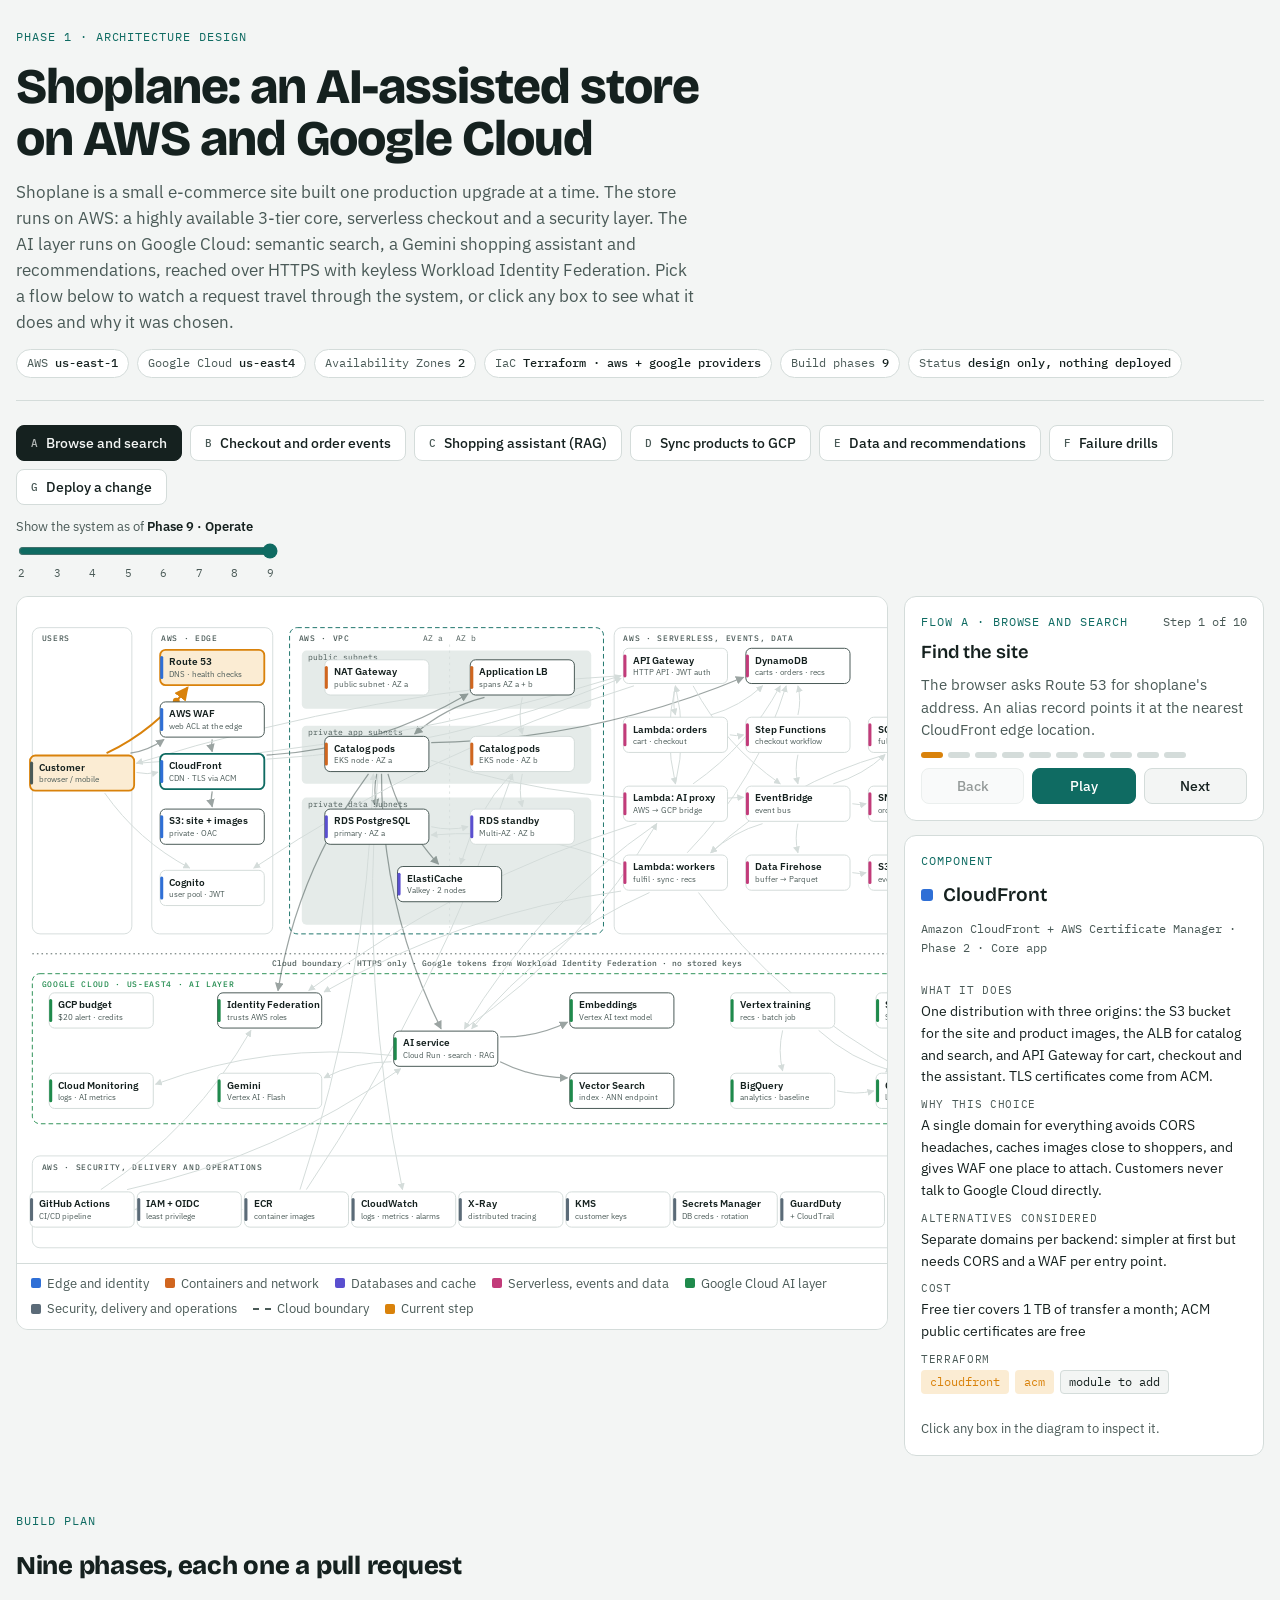
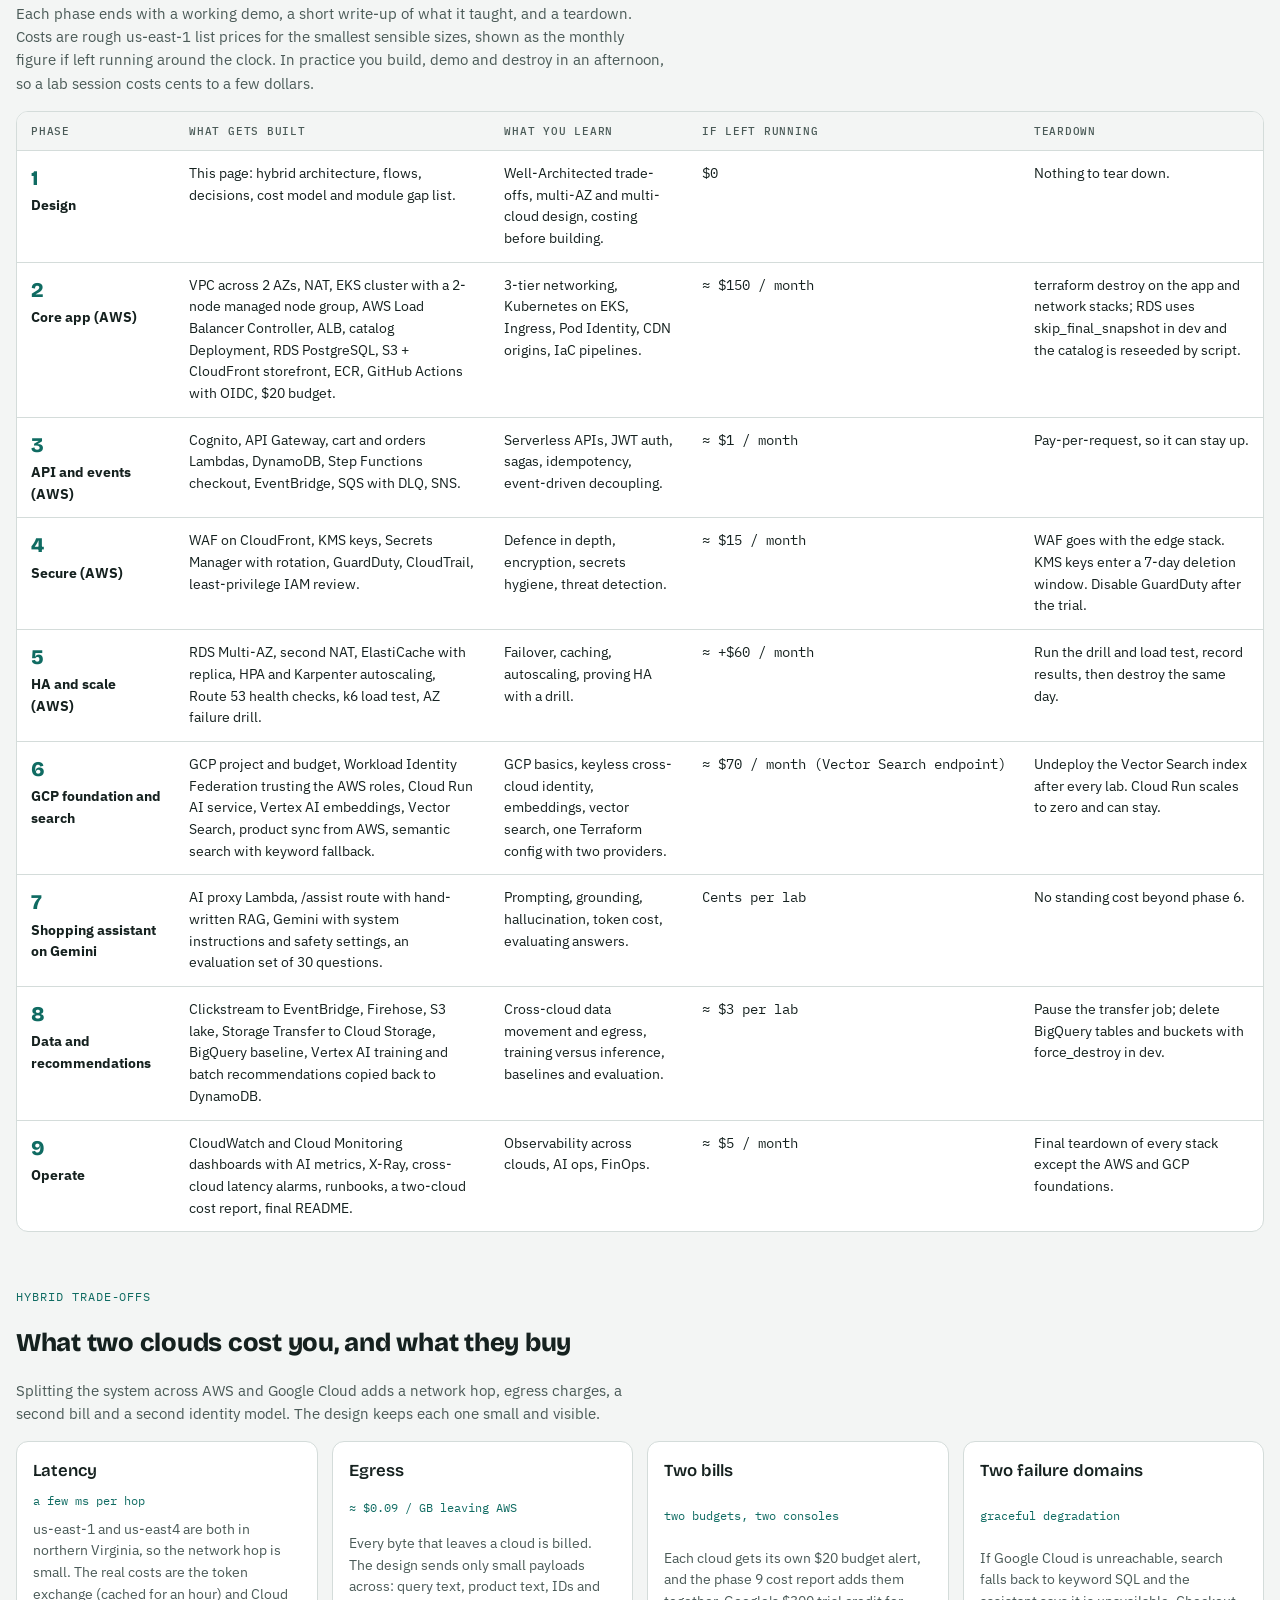
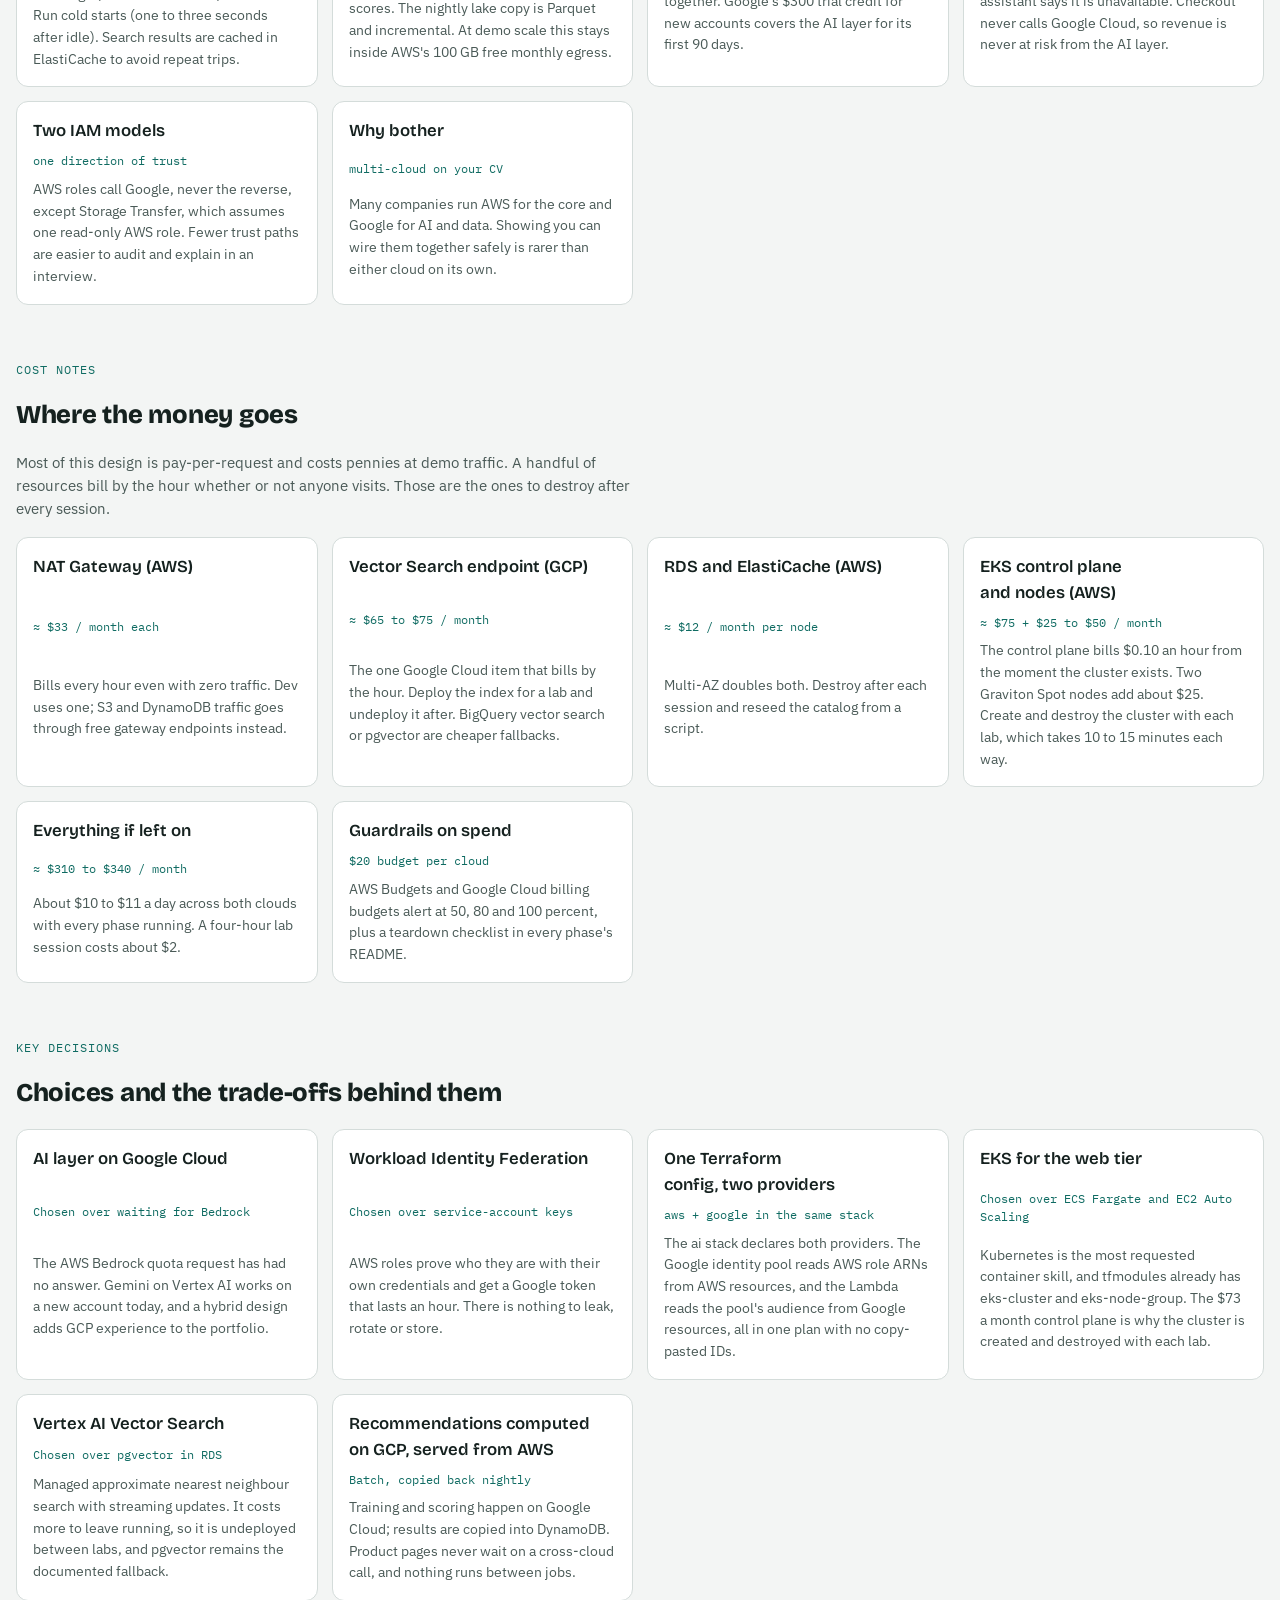
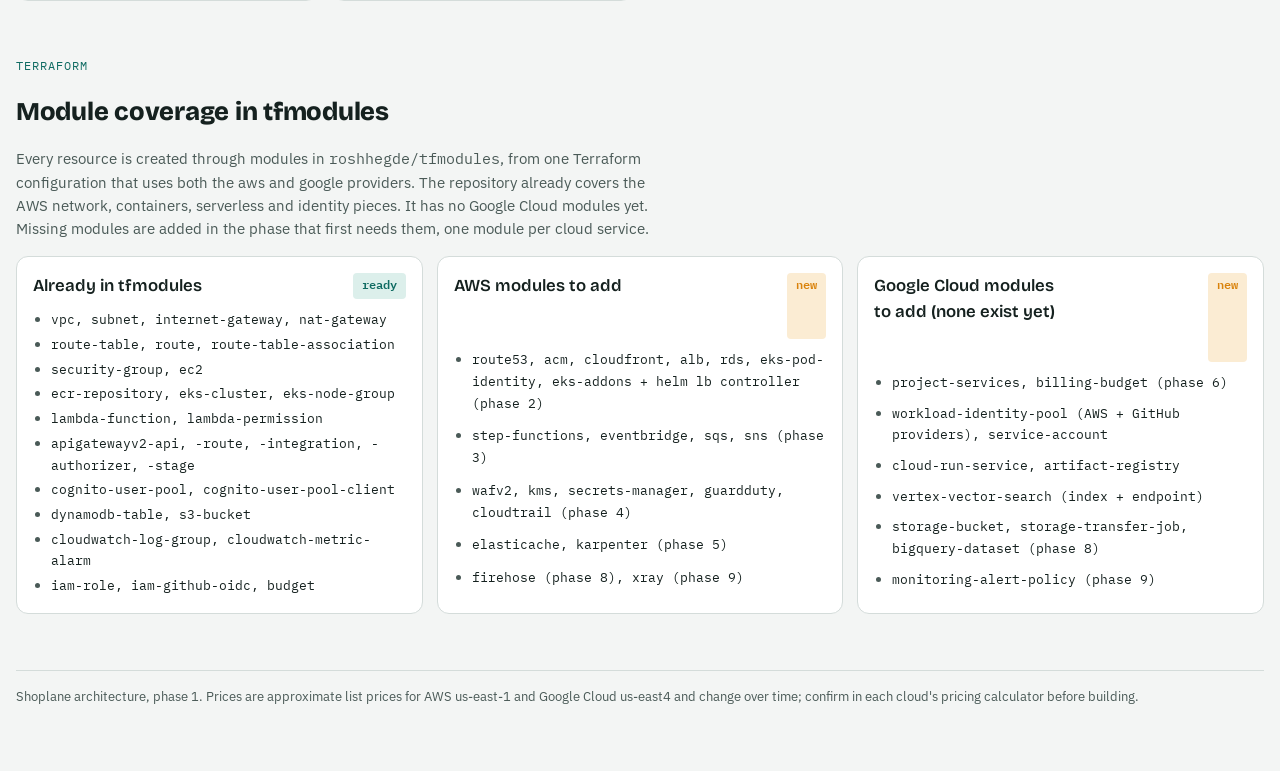
==== commit 3a9a42b2: "Switch the web tier from ECS Fargate to EKS Catalog service runs as pods on a 2-node Graviton manage" ====
--- a/docs/index.html
+++ b/docs/index.html
@@ -172,7 +172,6 @@
 </style>
 </head>
 <body>
-
 <div class="wrap">
   <header class="top">
     <span class="eyebrow">Phase 1 · Architecture design</span>
@@ -323,23 +322,25 @@
 
   { id: "alb", x: 660, y: 105, cat: "compute", phase: 2, label: "Application LB", sub: "spans AZ a + b",
     svc: "Elastic Load Balancing (ALB)",
-    what: "Receives catalog and search traffic from CloudFront and spreads it across healthy Fargate tasks in both AZs. Health checks pull failing tasks out of rotation.",
-    why: "The ALB is what makes the web tier highly available: it lives in two AZs and only sends traffic to tasks that pass health checks. A security group lets in only CloudFront's managed prefix list.",
+    what: "Receives catalog and search traffic from CloudFront and spreads it across healthy catalog pods in both AZs. The AWS Load Balancer Controller running in the cluster creates it from a Kubernetes Ingress and registers pod IPs directly as targets.",
+    why: "The ALB is what makes the web tier highly available: it lives in two AZs and only sends traffic to pods that pass health checks. A security group lets in only CloudFront's managed prefix list.",
     alt: "API Gateway in front of everything: works, but ALB to containers is the classic 3-tier pattern recruiters expect to see.",
     mod: { s: "gap", n: "alb" }, cost: "About $16 a month plus load balancer capacity units" },
 
-  { id: "ecsA", x: 470, y: 205, cat: "compute", phase: 2, label: "Catalog service", sub: "ECS Fargate · AZ a",
-    svc: "Amazon ECS on AWS Fargate (image in ECR)",
+  { id: "ecsA", x: 470, y: 205, cat: "compute", phase: 2, label: "Catalog pods", sub: "EKS node · AZ a",
+    svc: "Amazon EKS (managed node group, image in ECR)",
     what: "A small containerised API (Python FastAPI) for product listing, product pages and search. For a search it asks the AI service on Google Cloud for matching product IDs, then loads those products from Postgres.",
-    why: "Containers on Fargate mean no servers to patch and per-second billing. Two tasks in two AZs is the minimum for HA. If Google Cloud is slow or down, search falls back to a plain SQL keyword search, so the store keeps working.",
-    alt: "EC2 Auto Scaling group: the textbook SAA answer, more to manage. EKS: in demand, but the control plane alone adds about $73 a month.",
-    mod: { s: "gap", n: "ecs (cluster, service, task definition)" }, cost: "About $7 a month per 0.25 vCPU / 0.5 GB ARM task" },
-
-  { id: "ecsB", x: 660, y: 205, cat: "compute", phase: 2, label: "Catalog service", sub: "ECS Fargate · AZ b",
-    svc: "Amazon ECS on AWS Fargate",
-    what: "The second copy of the catalog service, in the other Availability Zone. ECS keeps the desired count running and replaces tasks that fail.",
-    why: "If AZ a has a bad day, this task keeps serving while ECS starts a replacement. Phase 5 adds target-tracking autoscaling on CPU and request count.",
-    mod: { s: "gap", n: "ecs" }, cost: "About $7 a month per task" },
+    why: "Kubernetes is what most job ads ask for, and your tfmodules already have eks-cluster and eks-node-group. A Deployment with a topology spread constraint keeps pods in both AZs. EKS Pod Identity gives the pods their own AWS role, which Google's federation trusts. If Google Cloud is slow or down, search falls back to a plain SQL keyword search.",
+    alt: "ECS Fargate: cheaper to leave running and less to manage, but less in demand. EC2 Auto Scaling group: the textbook SAA answer.",
+    learn: "Kubernetes on AWS: Deployments, Services, Ingress, Pod Identity, probes, HPA, node scaling.",
+    mod: { s: "have", n: "eks-cluster, eks-node-group" }, cost: "Control plane $0.10 an hour (about $73 a month), plus nodes" },
+
+  { id: "ecsB", x: 660, y: 205, cat: "compute", phase: 2, label: "Catalog pods", sub: "EKS node · AZ b",
+    svc: "Amazon EKS managed node group",
+    what: "The second node of the managed node group, in the other Availability Zone, running more catalog pods. Kubernetes keeps the desired replica count and reschedules pods that fail.",
+    why: "If AZ a has a bad day, these pods keep serving while Kubernetes reschedules the rest. Phase 5 adds a Horizontal Pod Autoscaler for pods and Karpenter or Cluster Autoscaler for nodes.",
+    alt: "Graviton Spot nodes keep the bill down; a PodDisruptionBudget keeps at least one pod up during Spot interruptions.",
+    mod: { s: "have", n: "eks-node-group" }, cost: "About $12 a month per t4g.medium on Spot, about $25 On-Demand" },
 
   { id: "rdsP", x: 470, y: 300, cat: "data", phase: 2, label: "RDS PostgreSQL", sub: "primary · AZ a",
     svc: "Amazon RDS for PostgreSQL",
@@ -432,7 +433,7 @@
   /* ---------- Google Cloud ---------- */
   { id: "wif", x: 330, y: 540, cat: "gcp", phase: 6, label: "Identity Federation", sub: "trusts AWS roles",
     svc: "Google Cloud IAM Workload Identity Federation",
-    what: "A workload identity pool with an AWS provider for your account. It accepts a signed AWS GetCallerIdentity request from the Lambda or ECS role and returns a short-lived Google token for one service account (run.invoker and aiplatform.user only). A second provider trusts GitHub Actions for deploys.",
+    what: "A workload identity pool with an AWS provider for your account. It accepts a signed AWS GetCallerIdentity request from the Lambda or EKS Pod Identity role and returns a short-lived Google token for one service account (run.invoker and aiplatform.user only). A second provider trusts GitHub Actions for deploys.",
     why: "No Google service-account key is ever created, stored or rotated. An attribute condition only admits the exact AWS role ARNs you list, so nothing else in the AWS account can call Google Cloud.",
     alt: "A service-account JSON key in Secrets Manager: works, but it is a long-lived secret that can leak. Google recommends against it.",
     learn: "Cross-cloud identity: token exchange, audiences, attribute conditions and service-account impersonation.",
@@ -519,14 +520,14 @@
 
   { id: "iam", x: 225, y: 800, cat: "ops", phase: 2, label: "IAM + OIDC", sub: "least privilege",
     svc: "AWS IAM",
-    what: "GitHub signs in through OIDC to a deploy role with short-lived credentials. Each Lambda and ECS task has its own role; only the AI proxy, catalog and worker roles are trusted by Google's identity pool.",
+    what: "GitHub signs in through OIDC to a deploy role with short-lived credentials. Each Lambda and each Kubernetes service account (through EKS Pod Identity) has its own role; only the AI proxy, catalog and worker roles are trusted by Google's identity pool.",
     why: "No long-lived access keys anywhere, and a compromised function can only touch its own resources.",
     mod: { s: "have", n: "iam-role, iam-github-oidc" }, cost: "Free" },
 
   { id: "ecr", x: 365, y: 800, cat: "ops", phase: 2, label: "ECR", sub: "container images",
     svc: "Amazon ECR",
     what: "Stores the catalog service image, scanned on push. Lifecycle rules keep only recent images. The Cloud Run image lives in Google's Artifact Registry.",
-    why: "Private registry next to ECS with IAM-based pulls.",
+    why: "Private registry next to EKS; nodes pull with their IAM role.",
     mod: { s: "have", n: "ecr-repository" }, cost: "$0.10 per GB-month" },
 
   { id: "cw", x: 505, y: 800, cat: "ops", phase: 2, label: "CloudWatch", sub: "logs · metrics · alarms",
@@ -572,9 +573,9 @@
     { e: [["user","r53"]], t: "Find the site", b: "The browser asks Route 53 for shoplane's address. An alias record points it at the nearest CloudFront edge location." },
     { e: [["user","waf"],["waf","cf"]], t: "Enter at the edge", b: "The request reaches a CloudFront edge. WAF checks it against managed rules and the rate limit before anything else runs." },
     { e: [["cf","s3web"]], t: "Load the storefront", b: "HTML, JavaScript and product images come from the private S3 bucket, usually straight from the edge cache." },
-    { e: [["cf","alb"],["alb","ecsA"]], t: "Ask for products", b: "Calls to /api/catalog go to the Application Load Balancer, which picks a healthy Fargate task in either Availability Zone." },
+    { e: [["cf","alb"],["alb","ecsA"]], t: "Ask for products", b: "Calls to /api/catalog go to the Application Load Balancer, which sends it straight to a healthy catalog pod in either Availability Zone." },
     { e: [["ecsA","cache"],["ecsA","rdsP"]], t: "Cache first, then the database", b: "The catalog service checks ElastiCache. On a miss it queries RDS PostgreSQL and caches the result with a short expiry." },
-    { e: [["ecsA","wif"]], t: "Get a Google token", b: "For a search like \"warm jacket for hiking\", the service first exchanges its AWS task-role credentials for a short-lived Google token through Workload Identity Federation. It caches the token for up to an hour." },
+    { e: [["ecsA","wif"]], t: "Get a Google token", b: "For a search like \"warm jacket for hiking\", the service first exchanges the AWS credentials from its Pod Identity role for a short-lived Google token through Workload Identity Federation. It caches the token for up to an hour." },
     { e: [["ecsA","run"]], t: "Cross to Google Cloud", b: "It calls the AI service's /search route on Cloud Run over HTTPS with that token. us-east-1 and us-east4 are both in northern Virginia, so the hop adds only a few milliseconds." },
     { e: [["run","embed"],["run","vsearch"]], t: "Search by meaning", b: "Cloud Run embeds the query with Vertex AI, then asks Vector Search for the nearest products that are in stock. A fleece pullover can match even though it never says \"jacket\"." },
     { e: [["ecsA","rdsP"]], t: "Load the products on AWS", b: "Only product IDs and scores come back across the boundary. The catalog service loads prices and stock from Postgres. If Google Cloud doesn't answer within 800 ms, it falls back to a keyword search." },
@@ -621,17 +622,17 @@
     { e: [["lWorkers","wif"],["lWorkers","gcs"],["lWorkers","ddb"]], t: "Bring results home", b: "A scheduled worker Lambda signs in through federation, downloads the file and writes the lists to DynamoDB. Product pages read them locally in milliseconds." }
   ]},
   { id: "failover", key: "F", name: "Failure drills", steps: [
-    { e: [], n: ["ecsA","rdsP","nat"], t: "AZ a goes down", b: "Phase 5 drill: simulate an Availability Zone outage with AWS Fault Injection Service. The catalog task, the database primary and the NAT in AZ a stop responding." },
-    { e: [["alb","ecsB"]], t: "The load balancer reroutes", b: "ALB health checks fail for the AZ a task within about 30 seconds, and all traffic shifts to the task in AZ b." },
+    { e: [], n: ["ecsA","rdsP","nat"], t: "AZ a goes down", b: "Phase 5 drill: simulate an Availability Zone outage with AWS Fault Injection Service. The node in AZ a, the database primary and the NAT in AZ a stop responding." },
+    { e: [["alb","ecsB"]], t: "The load balancer reroutes", b: "ALB health checks fail for the pods in AZ a within about 30 seconds, and all traffic shifts to the pods in AZ b." },
     { e: [["rdsP","rdsS"]], t: "The database fails over", b: "RDS Multi-AZ promotes the standby in AZ b and points the same DNS name at it, usually within one to two minutes." },
-    { e: [["ecsB","cache"],["ecsB","rdsS"]], t: "Service continues", b: "The cache replica in AZ b takes over reads. Autoscaling starts more tasks in AZ b to absorb the full load." },
+    { e: [["ecsB","cache"],["ecsB","rdsS"]], t: "Service continues", b: "The cache replica in AZ b takes over reads. The Horizontal Pod Autoscaler adds pods in AZ b and the node autoscaler adds a node to hold them." },
     { e: [], n: ["run","vsearch","gemini"], t: "Google Cloud goes dark", b: "Second drill: block outbound calls to Google Cloud. The catalog service times out after 800 ms and switches to keyword search in Postgres. The assistant shows \"temporarily unavailable\". Browsing and checkout are unaffected." },
     { e: [["apigw","lOrders"]], t: "Checkout never noticed", b: "API Gateway, Lambda, DynamoDB and the event pipeline run across AZs by design and never call Google Cloud, so orders keep flowing through both drills." }
   ]},
   { id: "deploy", key: "G", name: "Deploy a change", steps: [
     { e: [["github","iam"]], t: "Open a pull request", b: "GitHub Actions runs unit tests and one terraform plan covering both the aws and google providers, signing in to AWS through OIDC. The plan is posted to the PR for review." },
     { e: [["github","wif"]], t: "Sign in to Google Cloud too", b: "The same workflow signs in to Google Cloud through a GitHub provider in the workload identity pool. Two clouds, still no stored keys." },
-    { e: [["github","ecr"],["ecr","ecsA"],["ecr","ecsB"]], t: "Roll out on AWS", b: "On merge, the catalog image is built for ARM, pushed to ECR and rolled out to ECS. New tasks must pass health checks before old ones drain." },
+    { e: [["github","ecr"],["ecr","ecsA"],["ecr","ecsB"]], t: "Roll out on AWS", b: "On merge, the catalog image is built for ARM, pushed to ECR and rolled out as a Kubernetes rolling update. New pods must pass readiness probes before old ones are removed." },
     { e: [["github","run"]], t: "Roll out on Google Cloud", b: "The AI service image goes to Artifact Registry and Cloud Run deploys a new revision. Traffic moves only once the revision is healthy." },
     { e: [["ecsA","cw"],["run","gmon"]], t: "Watch both sides", b: "CloudWatch and Cloud Monitoring alarms on error rate and latency gate the next deploy, and a budget alert watches each bill." }
   ]}
@@ -867,10 +868,10 @@
 /* ---------- Reference sections ---------- */
 const ROADMAP = [
   { p: 1, name: "Design", build: "This page: hybrid architecture, flows, decisions, cost model and module gap list.", learn: "Well-Architected trade-offs, multi-AZ and multi-cloud design, costing before building.", cost: "$0", down: "Nothing to tear down." },
-  { p: 2, name: "Core app (AWS)", build: "VPC across 2 AZs, NAT, ALB, ECS Fargate catalog service, RDS PostgreSQL, S3 + CloudFront storefront, ECR, GitHub Actions with OIDC, $20 budget.", learn: "3-tier networking, security groups, containers, CDN origins, IaC pipelines.", cost: "≈ $65 / month", down: "terraform destroy on the app and network stacks; RDS uses skip_final_snapshot in dev and the catalog is reseeded by script." },
+  { p: 2, name: "Core app (AWS)", build: "VPC across 2 AZs, NAT, EKS cluster with a 2-node managed node group, AWS Load Balancer Controller, ALB, catalog Deployment, RDS PostgreSQL, S3 + CloudFront storefront, ECR, GitHub Actions with OIDC, $20 budget.", learn: "3-tier networking, Kubernetes on EKS, Ingress, Pod Identity, CDN origins, IaC pipelines.", cost: "≈ $150 / month", down: "terraform destroy on the app and network stacks; RDS uses skip_final_snapshot in dev and the catalog is reseeded by script." },
   { p: 3, name: "API and events (AWS)", build: "Cognito, API Gateway, cart and orders Lambdas, DynamoDB, Step Functions checkout, EventBridge, SQS with DLQ, SNS.", learn: "Serverless APIs, JWT auth, sagas, idempotency, event-driven decoupling.", cost: "≈ $1 / month", down: "Pay-per-request, so it can stay up." },
   { p: 4, name: "Secure (AWS)", build: "WAF on CloudFront, KMS keys, Secrets Manager with rotation, GuardDuty, CloudTrail, least-privilege IAM review.", learn: "Defence in depth, encryption, secrets hygiene, threat detection.", cost: "≈ $15 / month", down: "WAF goes with the edge stack. KMS keys enter a 7-day deletion window. Disable GuardDuty after the trial." },
-  { p: 5, name: "HA and scale (AWS)", build: "RDS Multi-AZ, second NAT, ElastiCache with replica, ECS autoscaling, Route 53 health checks, k6 load test, AZ failure drill.", learn: "Failover, caching, autoscaling, proving HA with a drill.", cost: "≈ +$60 / month", down: "Run the drill and load test, record results, then destroy the same day." },
+  { p: 5, name: "HA and scale (AWS)", build: "RDS Multi-AZ, second NAT, ElastiCache with replica, HPA and Karpenter autoscaling, Route 53 health checks, k6 load test, AZ failure drill.", learn: "Failover, caching, autoscaling, proving HA with a drill.", cost: "≈ +$60 / month", down: "Run the drill and load test, record results, then destroy the same day." },
   { p: 6, name: "GCP foundation and search", build: "GCP project and budget, Workload Identity Federation trusting the AWS roles, Cloud Run AI service, Vertex AI embeddings, Vector Search, product sync from AWS, semantic search with keyword fallback.", learn: "GCP basics, keyless cross-cloud identity, embeddings, vector search, one Terraform config with two providers.", cost: "≈ $70 / month (Vector Search endpoint)", down: "Undeploy the Vector Search index after every lab. Cloud Run scales to zero and can stay." },
   { p: 7, name: "Shopping assistant on Gemini", build: "AI proxy Lambda, /assist route with hand-written RAG, Gemini with system instructions and safety settings, an evaluation set of 30 questions.", learn: "Prompting, grounding, hallucination, token cost, evaluating answers.", cost: "Cents per lab", down: "No standing cost beyond phase 6." },
   { p: 8, name: "Data and recommendations", build: "Clickstream to EventBridge, Firehose, S3 lake, Storage Transfer to Cloud Storage, BigQuery baseline, Vertex AI training and batch recommendations copied back to DynamoDB.", learn: "Cross-cloud data movement and egress, training versus inference, baselines and evaluation.", cost: "≈ $3 per lab", down: "Pause the transfer job; delete BigQuery tables and buckets with force_destroy in dev." },
@@ -894,8 +895,8 @@
   { h: "NAT Gateway (AWS)", v: "≈ $33 / month each", b: "Bills every hour even with zero traffic. Dev uses one; S3 and DynamoDB traffic goes through free gateway endpoints instead." },
   { h: "Vector Search endpoint (GCP)", v: "≈ $65 to $75 / month", b: "The one Google Cloud item that bills by the hour. Deploy the index for a lab and undeploy it after. BigQuery vector search or pgvector are cheaper fallbacks." },
   { h: "RDS and ElastiCache (AWS)", v: "≈ $12 / month per node", b: "Multi-AZ doubles both. Destroy after each session and reseed the catalog from a script." },
-  { h: "Application Load Balancer (AWS)", v: "≈ $16 / month", b: "Small but constant. Lives in the app stack so it goes away with it." },
-  { h: "Everything if left on", v: "≈ $220 to $240 / month", b: "About $7 to $8 a day across both clouds with every phase running. A four-hour lab session costs about $1.50." },
+  { h: "EKS control plane and nodes (AWS)", v: "≈ $75 + $25 to $50 / month", b: "The control plane bills $0.10 an hour from the moment the cluster exists. Two Graviton Spot nodes add about $25. Create and destroy the cluster with each lab, which takes 10 to 15 minutes each way." },
+  { h: "Everything if left on", v: "≈ $310 to $340 / month", b: "About $10 to $11 a day across both clouds with every phase running. A four-hour lab session costs about $2." },
   { h: "Guardrails on spend", v: "$20 budget per cloud", b: "AWS Budgets and Google Cloud billing budgets alert at 50, 80 and 100 percent, plus a teardown checklist in every phase's README." }
 ];
 document.getElementById("costCards").innerHTML = COSTS.map(c => `<div class="decision"><h3>${c.h}</h3><span class="pick">${c.v}</span><p>${c.b}</p></div>`).join("");
@@ -904,7 +905,7 @@
   { h: "AI layer on Google Cloud", pick: "Chosen over waiting for Bedrock", b: "The AWS Bedrock quota request has had no answer. Gemini on Vertex AI works on a new account today, and a hybrid design adds GCP experience to the portfolio." },
   { h: "Workload Identity Federation", pick: "Chosen over service-account keys", b: "AWS roles prove who they are with their own credentials and get a Google token that lasts an hour. There is nothing to leak, rotate or store." },
   { h: "One Terraform config, two providers", pick: "aws + google in the same stack", b: "The ai stack declares both providers. The Google identity pool reads AWS role ARNs from AWS resources, and the Lambda reads the pool's audience from Google resources, all in one plan with no copy-pasted IDs." },
-  { h: "ECS Fargate for the web tier", pick: "Chosen over EKS and EC2 Auto Scaling", b: "Same container skills as Kubernetes without the $73 a month control plane or node patching. EKS modules already exist in tfmodules, so an EKS variant is a stretch goal." },
+  { h: "EKS for the web tier", pick: "Chosen over ECS Fargate and EC2 Auto Scaling", b: "Kubernetes is the most requested container skill, and tfmodules already has eks-cluster and eks-node-group. The $73 a month control plane is why the cluster is created and destroyed with each lab." },
   { h: "Vertex AI Vector Search", pick: "Chosen over pgvector in RDS", b: "Managed approximate nearest neighbour search with streaming updates. It costs more to leave running, so it is undeployed between labs, and pgvector remains the documented fallback." },
   { h: "Recommendations computed on GCP, served from AWS", pick: "Batch, copied back nightly", b: "Training and scoring happen on Google Cloud; results are copied into DynamoDB. Product pages never wait on a cross-cloud call, and nothing runs between jobs." }
 ];
@@ -912,7 +913,7 @@
 
 const MODS = [
   { h: "Already in tfmodules", s: "have", items: ["vpc, subnet, internet-gateway, nat-gateway", "route-table, route, route-table-association", "security-group, ec2", "ecr-repository, eks-cluster, eks-node-group", "lambda-function, lambda-permission", "apigatewayv2-api, -route, -integration, -authorizer, -stage", "cognito-user-pool, cognito-user-pool-client", "dynamodb-table, s3-bucket", "cloudwatch-log-group, cloudwatch-metric-alarm", "iam-role, iam-github-oidc, budget"] },
-  { h: "AWS modules to add", s: "gap", items: ["route53, acm, cloudfront, alb, ecs, rds (phase 2)", "step-functions, eventbridge, sqs, sns (phase 3)", "wafv2, kms, secrets-manager, guardduty, cloudtrail (phase 4)", "elasticache (phase 5)", "firehose (phase 8), xray (phase 9)"] },
+  { h: "AWS modules to add", s: "gap", items: ["route53, acm, cloudfront, alb, rds, eks-pod-identity, eks-addons + helm lb controller (phase 2)", "step-functions, eventbridge, sqs, sns (phase 3)", "wafv2, kms, secrets-manager, guardduty, cloudtrail (phase 4)", "elasticache, karpenter (phase 5)", "firehose (phase 8), xray (phase 9)"] },
   { h: "Google Cloud modules to add (none exist yet)", s: "gap", items: ["project-services, billing-budget (phase 6)", "workload-identity-pool (AWS + GitHub providers), service-account", "cloud-run-service, artifact-registry", "vertex-vector-search (index + endpoint)", "storage-bucket, storage-transfer-job, bigquery-dataset (phase 8)", "monitoring-alert-policy (phase 9)"] }
 ];
 document.getElementById("modCards").innerHTML = MODS.map(m => `<div class="card"><h3>${m.h}<span class="tag ${m.s}">${m.s === "have" ? "ready" : "new"}</span></h3><ul>${m.items.map(i => `<li><code>${i}</code></li>`).join("")}</ul></div>`).join("");
